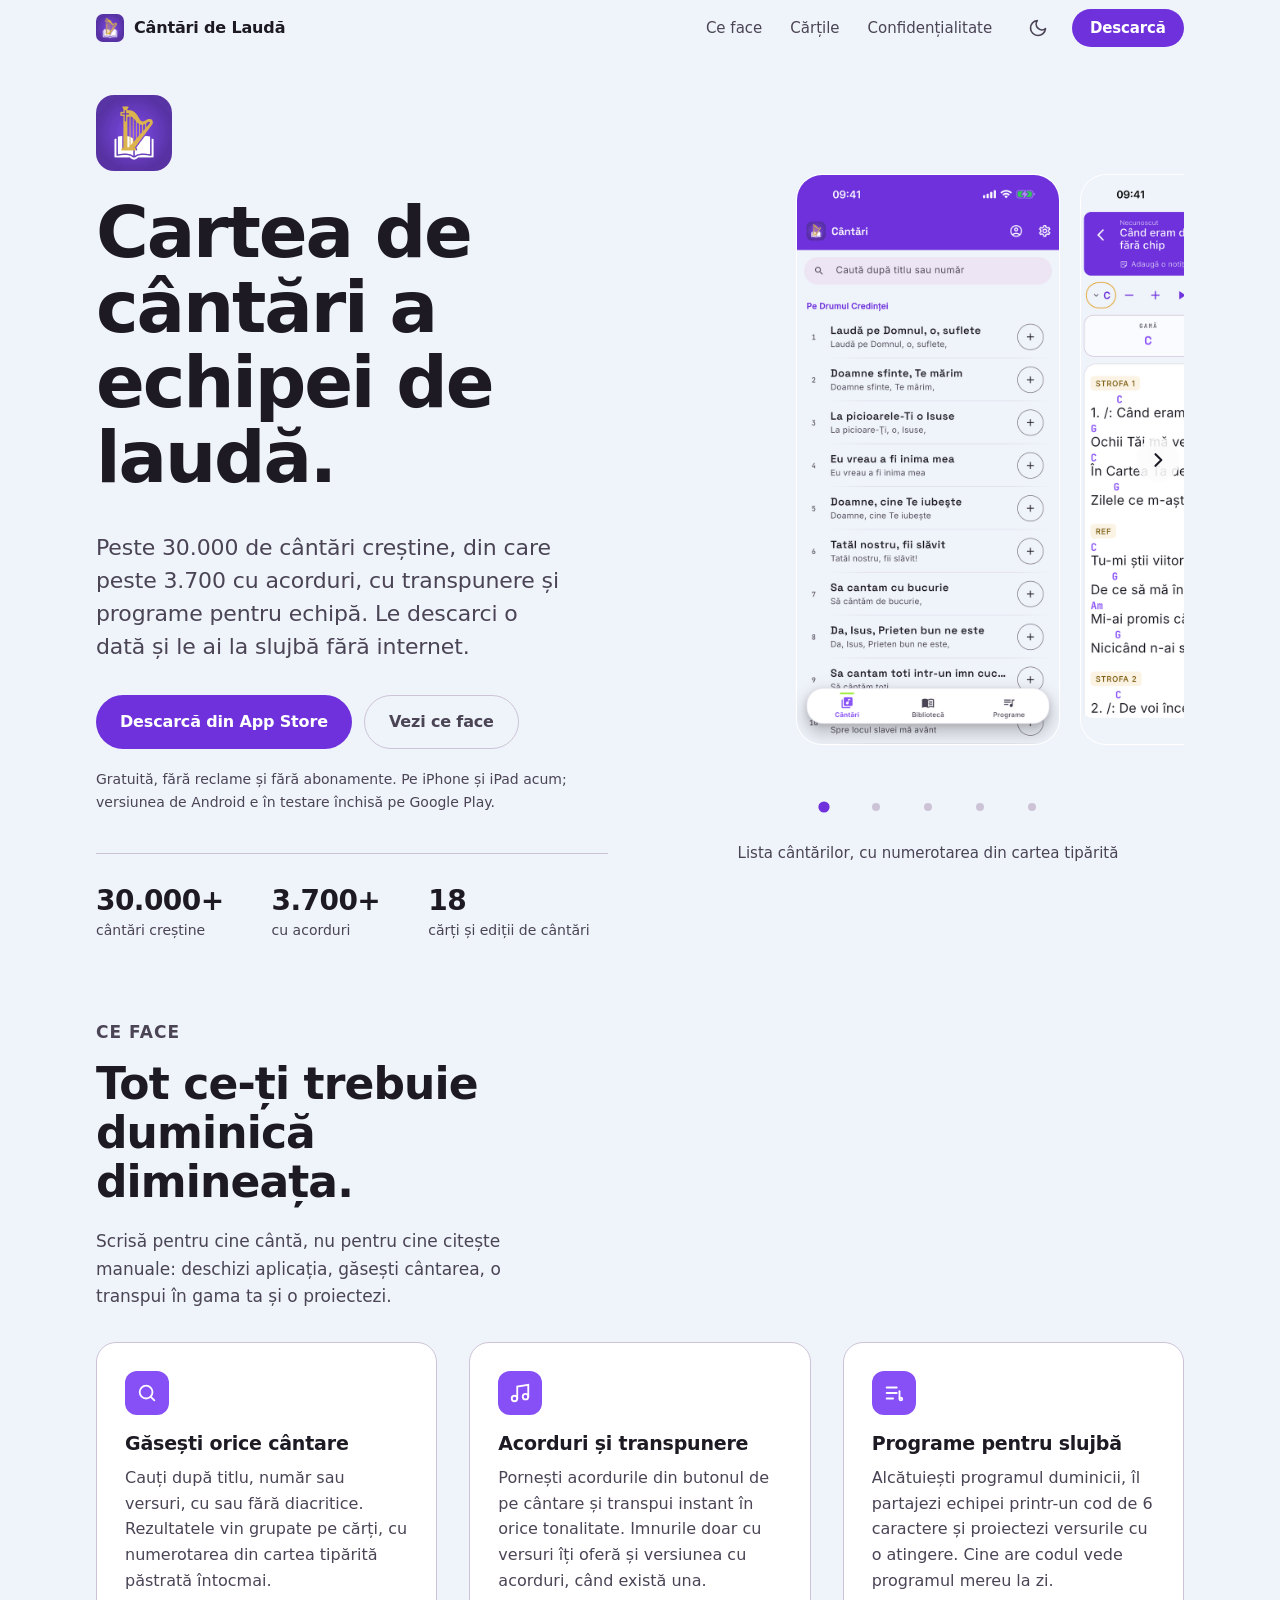
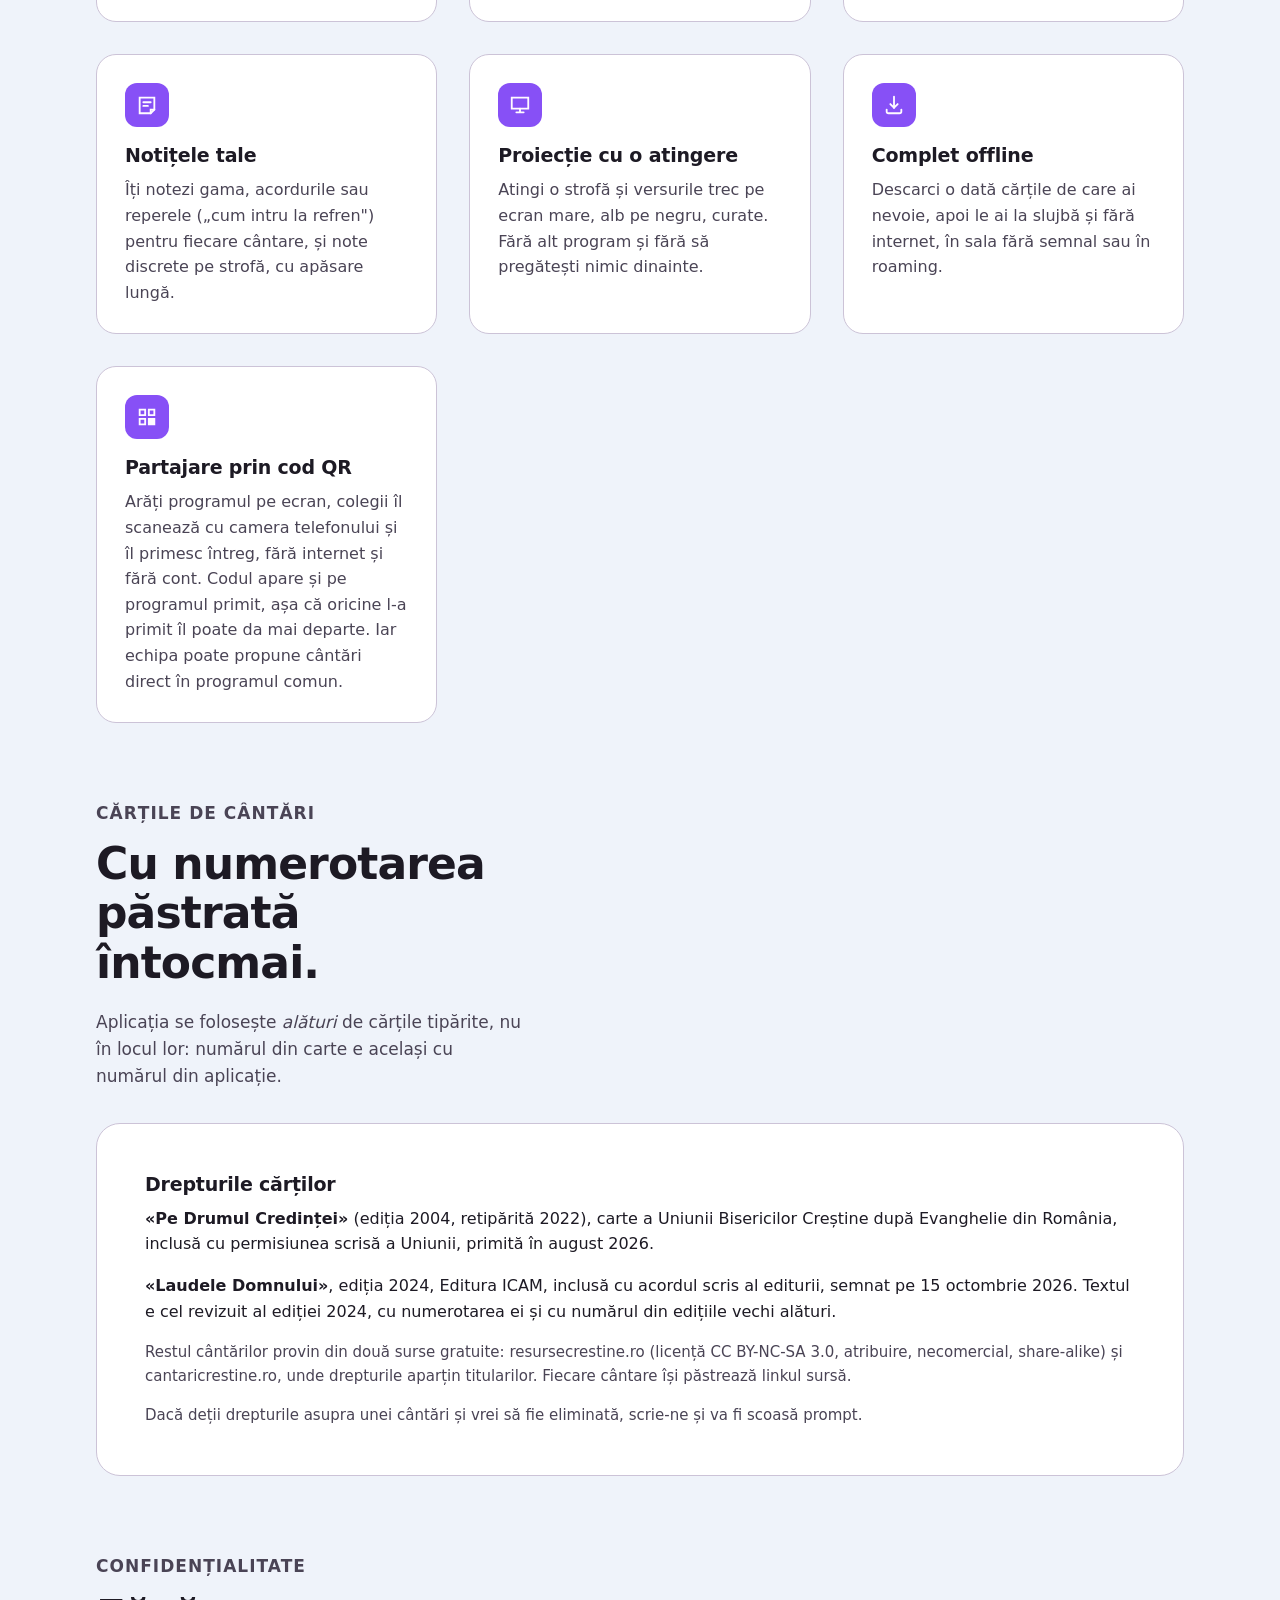
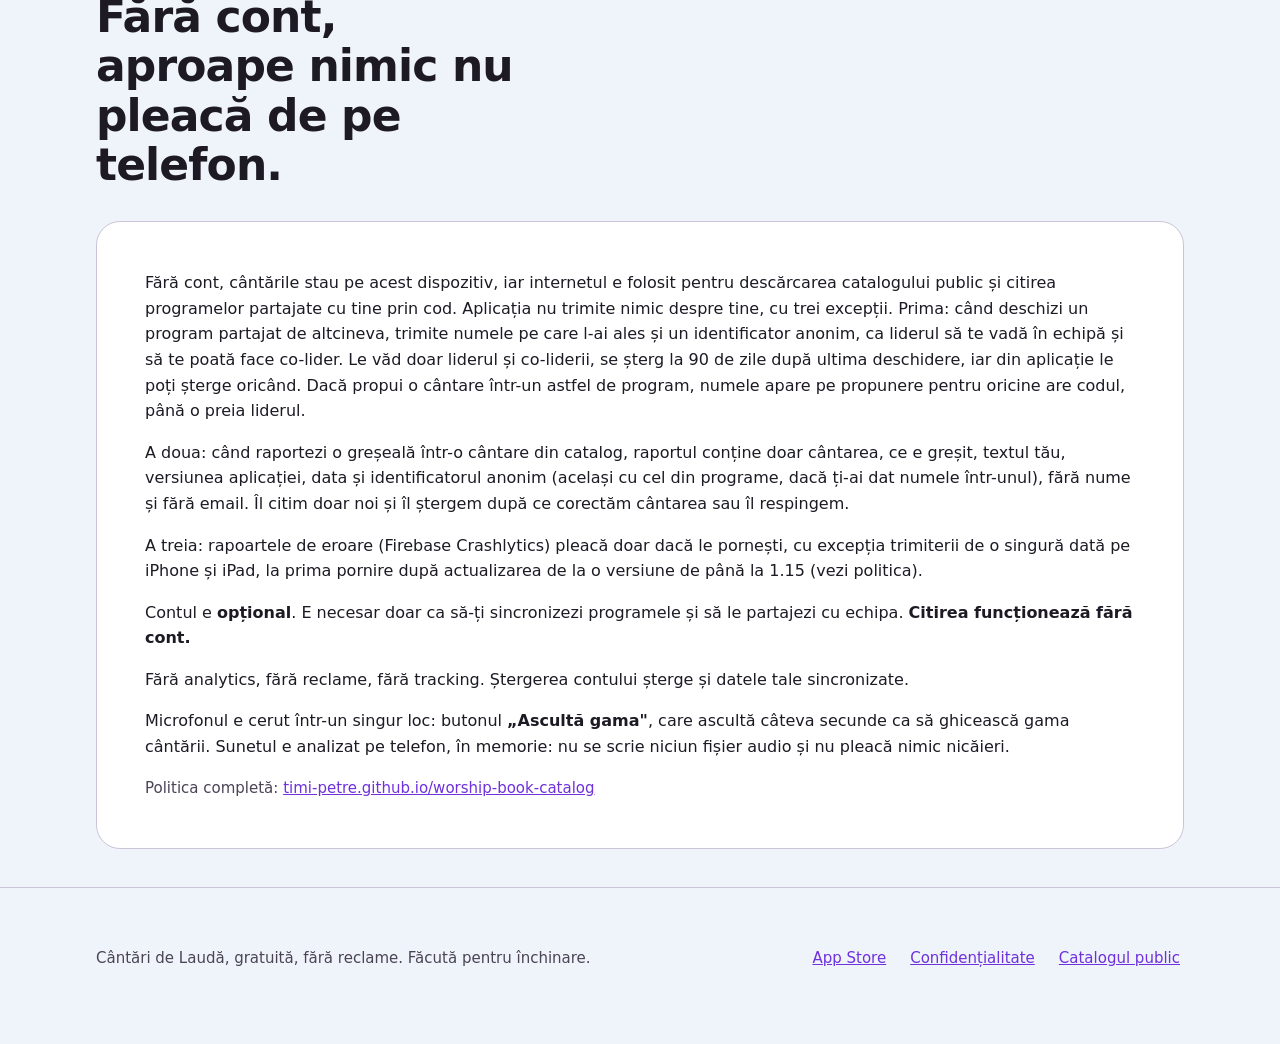
==== docs/app/index.html @ 45218839 "docs(app): oglinda site-ului, confidențialitatea numește rapoartele de eroare [skip ci]" ====
<!doctype html>
<html lang="ro">
<head>
<meta charset="utf-8">
<meta name="viewport" content="width=device-width, initial-scale=1">
<title>Cântări de Laudă, cartea de cântări a echipei de laudă, offline</title>
<meta name="description" content="Peste 30.000 de cântări creștine, din care peste 3.700 cu acorduri, cu transpunere și programe pentru echipa de laudă. Le descarci o dată și le ai la slujbă fără internet. Gratuită, fără reclame.">
<meta name="theme-color" content="#6e31dc" media="(prefers-color-scheme: light)">
<meta name="theme-color" content="#09090f" media="(prefers-color-scheme: dark)">
<link rel="icon" href="assets/icon.png">
<link rel="apple-touch-icon" href="assets/icon.png">
<link rel="stylesheet" href="assets/style.css?v=12">

<script>
/* Tema aleasă manual, pusă ÎNAINTE de prima pictură — un script amânat ar
   lăsa pagina să clipească în tema sistemului. Fără alegere, `light-dark()`
   din CSS urmează sistemul, deci aici nu se scrie nimic. */
try {
  var t = localStorage.getItem('tema');
  if (t === 'light' || t === 'dark') document.documentElement.dataset.theme = t;
} catch (e) {}
</script>

<!-- Adresa oficială e cea de pe Cloudflare; copia de pe GitHub Pages rămâne
     accesibilă, dar arată tot spre asta, ca să nu existe două pagini identice
     în ochii motoarelor de căutare. -->
<link rel="canonical" href="https://cantari.ontagonal.app/">

<meta property="og:type" content="website">
<meta property="og:title" content="Cântări de Laudă">
<meta property="og:description" content="Peste 30.000 de cântări creștine, din care peste 3.700 cu acorduri, cu transpunere și programe pentru echipa de laudă. Le descarci o dată și le ai la slujbă fără internet.">
<!-- Absolut, nu relativ: cei care generează previzualizarea la partajare nu
     rezolvă căi relative. -->
<meta property="og:image" content="https://cantari.ontagonal.app/assets/fundal.jpg">
<meta property="og:url" content="https://cantari.ontagonal.app/">
<meta property="og:locale" content="ro_RO">
<meta name="twitter:card" content="summary_large_image">
</head>
<body>

<header class="nav">
  <div class="wrap nav-row">
    <a class="nav-brand" href="#">
      <img src="assets/icon.png" alt="" width="28" height="28">
      Cântări de Laudă
    </a>
    <nav class="nav-links" aria-label="Secțiuni">
      <a href="#ce-face">Ce face</a>
      <a href="#carti">Cărțile</a>
      <a href="#confidentialitate">Confidențialitate</a>
    </nav>
    <button class="icon-btn" id="theme-toggle" type="button" data-icon="moon"
            aria-label="Schimbă tema: deschis sau închis">
      <svg class="i-moon" viewBox="0 0 24 24" fill="none" stroke="currentColor" stroke-width="2" stroke-linecap="round" stroke-linejoin="round" aria-hidden="true"><path d="M21 12.8A9 9 0 1 1 11.2 3a7 7 0 0 0 9.8 9.8z"/></svg>
      <svg class="i-sun" viewBox="0 0 24 24" fill="none" stroke="currentColor" stroke-width="2" stroke-linecap="round" aria-hidden="true"><circle cx="12" cy="12" r="4"/><path d="M12 2v2M12 20v2M2 12h2M20 12h2M4.9 4.9l1.4 1.4M17.7 17.7l1.4 1.4M19.1 4.9l-1.4 1.4M6.3 17.7l-1.4 1.4"/></svg>
    </button>
    <a class="btn btn-primary" href="https://apps.apple.com/ro/app/id6796594509">Descarcă</a>
  </div>
</header>

<main>

<section class="hero">
  <div class="wrap hero-grid">
    <div>
      <img class="hero-icon" src="assets/icon.png" alt="Iconița aplicației Cântări de Laudă" width="76" height="76">
      <h1>Cartea de cântări a echipei de laudă.</h1>
      <p class="lead">
        Peste 30.000 de cântări creștine, din care peste 3.700 cu acorduri,
        cu transpunere și programe pentru echipă. Le descarci o dată și le ai
        la slujbă fără internet.
      </p>

      <div class="hero-actions">
        <a class="btn btn-primary" href="https://apps.apple.com/ro/app/id6796594509">
          Descarcă din App Store
        </a>
        <a class="btn btn-quiet" href="#ce-face">Vezi ce face</a>
      </div>

      <p class="hero-note">
        Gratuită, fără reclame și fără abonamente. Pe iPhone și iPad acum;
        versiunea de Android e în testare închisă pe Google Play.
      </p>

      <div class="stats">
        <div class="stat"><b>30.000+</b><span>cântări creștine</span></div>
        <div class="stat"><b>3.700+</b><span>cu acorduri</span></div>
        <div class="stat"><b>18</b><span>cărți și ediții de cântări</span></div>
      </div>
    </div>

    <!-- Caruselul: se trage cu degetul, păstrează viteza la eliberare și
         rezistă la capete. Vezi assets/carousel.js. -->
    <div class="shots" data-carousel tabindex="0" role="group"
         aria-label="Capturi din aplicație, folosește săgețile stânga și dreapta">
      <!-- Cadrul care taie pista lată ȘI ancorează săgețile: legate de tot
           blocul, ele ar cădea sub jumătatea telefoanelor, fiindcă punctele
           și legenda de dedesubt trag centrul în jos. -->
      <div class="shots-viewport">
      <div class="shots-track">
        <figure class="shot" data-caption="Lista cântărilor, cu numerotarea din cartea tipărită">
          <img src="assets/01-lista-cantari.png" alt="Lista de cântări din Pe Drumul Credinței, numerotate ca în carte, cu bara de căutare deasupra" width="640" height="1390" loading="eager" draggable="false">
        </figure>
        <figure class="shot" data-caption="Bara de gamă: transpui în orice tonalitate, pe loc">
          <img src="assets/02-cantare-gama.png" alt="O cântare cu acordurile deasupra versurilor, cu bara de transpunere și cu gama și capodastrul afișate sus" width="640" height="1390" loading="lazy" draggable="false">
        </figure>
        <figure class="shot" data-caption="Căutarea iartă greșelile de tastare">
          <img src="assets/03-cautare.png" alt="Căutare după titlu cu două litere inversate, Doanme, și rezultatele asemănătoare, cântări cu Doamne în titlu" width="640" height="1390" loading="lazy" draggable="false">
        </figure>
        <figure class="shot" data-caption="Programul slujbei: cântări și momente, în ordine">
          <img src="assets/04-program.png" alt="Programul Duminică dimineață, cu cinci cântări și o citire din Psalmul 23" width="640" height="1390" loading="lazy" draggable="false">
        </figure>
        <figure class="shot" data-caption="Biblioteca: fiecare carte cu numărul ei de cântări">
          <img src="assets/05-biblioteca.png" alt="Biblioteca cu cărțile de cântări descărcate, fiecare cu numărul ei de cântări" width="640" height="1390" loading="lazy" draggable="false">
        </figure>
      </div>

      <button class="shots-arrow" data-side="prev" type="button"
              aria-label="Captura anterioară" aria-disabled="true">
        <svg viewBox="0 0 24 24" fill="none" stroke="currentColor" stroke-width="2.5" stroke-linecap="round" stroke-linejoin="round" aria-hidden="true"><path d="m15 5-7 7 7 7"/></svg>
      </button>
      <button class="shots-arrow" data-side="next" type="button"
              aria-label="Captura următoare">
        <svg viewBox="0 0 24 24" fill="none" stroke="currentColor" stroke-width="2.5" stroke-linecap="round" stroke-linejoin="round" aria-hidden="true"><path d="m9 5 7 7-7 7"/></svg>
      </button>
      </div>

      <div class="shots-dots" role="tablist" aria-label="Alege captura">
        <button class="dot" role="tab" aria-selected="true" aria-label="Captura 1"></button>
        <button class="dot" role="tab" aria-selected="false" aria-label="Captura 2"></button>
        <button class="dot" role="tab" aria-selected="false" aria-label="Captura 3"></button>
        <button class="dot" role="tab" aria-selected="false" aria-label="Captura 4"></button>
        <button class="dot" role="tab" aria-selected="false" aria-label="Captura 5"></button>
      </div>
      <p class="shot-caption" aria-live="polite"></p>
    </div>
  </div>
</section>

<section class="section" id="ce-face">
  <div class="wrap">
    <div class="section-head">
      <p class="eyebrow">Ce face</p>
      <h2>Tot ce-ți trebuie duminică dimineața.</h2>
      <p>
        Scrisă pentru cine cântă, nu pentru cine citește manuale: deschizi
        aplicația, găsești cântarea, o transpui în gama ta și o proiectezi.
      </p>
    </div>

    <div class="cards">
      <article class="card">
        <div class="card-icon" aria-hidden="true">
          <svg viewBox="0 0 24 24" fill="none" stroke="currentColor" stroke-width="2" stroke-linecap="round"><circle cx="11" cy="11" r="7"/><path d="m20 20-3.5-3.5"/></svg>
        </div>
        <h3>Găsești orice cântare</h3>
        <p>
          Cauți după titlu, număr sau versuri, cu sau fără diacritice.
          Rezultatele vin grupate pe cărți, cu numerotarea din cartea tipărită
          păstrată întocmai.
        </p>
      </article>

      <article class="card">
        <div class="card-icon" aria-hidden="true">
          <svg viewBox="0 0 24 24" fill="none" stroke="currentColor" stroke-width="2" stroke-linecap="round"><path d="M9 18V5l12-2v13"/><circle cx="6" cy="18" r="3"/><circle cx="18" cy="16" r="3"/></svg>
        </div>
        <h3>Acorduri și transpunere</h3>
        <p>
          Pornești acordurile din butonul de pe cântare și transpui instant în
          orice tonalitate. Imnurile doar cu versuri îți oferă și versiunea cu
          acorduri, când există una.
        </p>
      </article>

      <article class="card">
        <div class="card-icon" aria-hidden="true">
          <svg viewBox="0 0 24 24" fill="none" stroke="currentColor" stroke-width="2" stroke-linecap="round"><path d="M4 6h11M4 12h11M4 18h7"/><path d="M18 10v8"/><circle cx="19.5" cy="18.5" r="1.5"/></svg>
        </div>
        <h3>Programe pentru slujbă</h3>
        <p>
          Alcătuiești programul duminicii, îl partajezi echipei printr-un cod
          de 6 caractere și proiectezi versurile cu o atingere. Cine are codul
          vede programul mereu la zi.
        </p>
      </article>

      <article class="card">
        <div class="card-icon" aria-hidden="true">
          <svg viewBox="0 0 24 24" fill="none" stroke="currentColor" stroke-width="2" stroke-linecap="round"><path d="M4 4h16v13l-4 4H4z"/><path d="M20 17h-4v4"/><path d="M8 9h8M8 13h5"/></svg>
        </div>
        <h3>Notițele tale</h3>
        <p>
          Îți notezi gama, acordurile sau reperele („cum intru la refren")
          pentru fiecare cântare, și note discrete pe strofă, cu apăsare
          lungă.
        </p>
      </article>

      <article class="card">
        <div class="card-icon" aria-hidden="true">
          <svg viewBox="0 0 24 24" fill="none" stroke="currentColor" stroke-width="2" stroke-linecap="round"><path d="M3 4h18v12H3z"/><path d="M12 16v4M8 20h8"/></svg>
        </div>
        <h3>Proiecție cu o atingere</h3>
        <p>
          Atingi o strofă și versurile trec pe ecran mare, alb pe negru,
          curate. Fără alt program și fără să pregătești nimic dinainte.
        </p>
      </article>

      <article class="card">
        <div class="card-icon" aria-hidden="true">
          <svg viewBox="0 0 24 24" fill="none" stroke="currentColor" stroke-width="2" stroke-linecap="round"><path d="M12 3v12"/><path d="m8 11 4 4 4-4"/><path d="M4 17v2a2 2 0 0 0 2 2h12a2 2 0 0 0 2-2v-2"/></svg>
        </div>
        <h3>Complet offline</h3>
        <p>
          Descarci o dată cărțile de care ai nevoie, apoi le ai la slujbă și
          fără internet, în sala fără semnal sau în roaming.
        </p>
      </article>

      <article class="card">
        <div class="card-icon" aria-hidden="true">
          <svg viewBox="0 0 24 24" fill="none" stroke="currentColor" stroke-width="2" stroke-linecap="round"><path d="M4 4h6v6H4zM14 4h6v6h-6zM4 14h6v6H4z"/><path d="M14 14h2v2h-2zM18 14h2v2h-2zM14 18h2v2h-2zM18 18h2v2h-2z"/></svg>
        </div>
        <h3>Partajare prin cod QR</h3>
        <p>
          Arăți programul pe ecran, colegii îl scanează cu camera telefonului
          și îl primesc întreg, fără internet și fără cont. Codul apare și pe
          programul primit, așa că oricine l-a primit îl poate da mai departe.
          Iar echipa poate propune cântări direct în programul comun.
        </p>
      </article>
    </div>
  </div>
</section>

<section class="section" id="carti">
  <div class="wrap">
    <div class="section-head">
      <p class="eyebrow">Cărțile de cântări</p>
      <h2>Cu numerotarea păstrată întocmai.</h2>
      <p>
        Aplicația se folosește <em>alături</em> de cărțile tipărite, nu în
        locul lor: numărul din carte e același cu numărul din aplicație.
      </p>
    </div>

    <div class="panel">
      <h3>Drepturile cărților</h3>
      <p>
        <strong>«Pe Drumul Credinței»</strong> (ediția 2004, retipărită 2022),
        carte a Uniunii Bisericilor Creștine după Evanghelie din România,
        inclusă cu permisiunea scrisă a Uniunii, primită în august 2026.
      </p>
      <p>
        <strong>«Laudele Domnului»</strong>, ediția 2024, Editura ICAM,
        inclusă cu acordul scris al editurii, semnat pe 15 octombrie 2026.
        Textul e cel revizuit al ediției 2024, cu numerotarea ei și cu numărul
        din edițiile vechi alături.
      </p>
      <p class="muted">
        Restul cântărilor provin din două surse gratuite: resursecrestine.ro
        (licență CC BY-NC-SA 3.0, atribuire, necomercial, share-alike) și
        cantaricrestine.ro, unde drepturile aparțin titularilor. Fiecare
        cântare își păstrează linkul sursă.
      </p>
      <p class="muted">
        Dacă deții drepturile asupra unei cântări și vrei să fie eliminată,
        scrie-ne și va fi scoasă prompt.
      </p>
    </div>
  </div>
</section>

<section class="section" id="confidentialitate">
  <div class="wrap">
    <div class="section-head">
      <p class="eyebrow">Confidențialitate</p>
      <h2>Fără cont, aproape nimic nu pleacă de pe telefon.</h2>
    </div>

    <div class="panel">
      <p>
        Fără cont, cântările stau pe acest dispozitiv, iar internetul e folosit
        pentru descărcarea catalogului public și citirea programelor partajate
        cu tine prin cod.
        Aplicația nu trimite nimic despre tine, cu trei excepții. Prima: când
        deschizi un program partajat de altcineva, trimite numele pe care
        l-ai ales și un identificator anonim, ca liderul să te vadă în echipă și să te poată
        face co-lider. Le văd doar liderul și co-liderii, se șterg la 90 de
        zile după ultima deschidere, iar din aplicație le poți șterge oricând.
        Dacă propui o cântare într-un astfel de program, numele apare pe
        propunere pentru oricine are codul, până o preia liderul.
      </p>
      <p>
        A doua: când raportezi o greșeală într-o cântare din catalog, raportul
        conține doar cântarea, ce e greșit, textul tău, versiunea aplicației,
        data și identificatorul anonim (același cu cel din programe, dacă ți-ai dat numele într-unul), fără nume și fără email. Îl citim doar noi și îl
        ștergem după ce corectăm cântarea sau îl respingem.
      </p>
      <p>
        A treia: rapoartele de eroare (Firebase Crashlytics) pleacă doar dacă
        le pornești, cu excepția trimiterii de o singură dată pe iPhone și
        iPad, la prima pornire după actualizarea de la o versiune de până la
        1.15 (vezi politica).
      </p>
      <p>
        Contul e <strong>opțional</strong>. E necesar doar ca să-ți
        sincronizezi programele și să le partajezi cu echipa. <strong>Citirea funcționează fără cont.</strong>
      </p>
      <p>
        Fără analytics, fără reclame, fără tracking. Ștergerea contului șterge
        și datele tale sincronizate.
      </p>
      <p>
        Microfonul e cerut într-un singur loc: butonul <strong>„Ascultă
        gama"</strong>, care ascultă câteva secunde ca să ghicească gama
        cântării. Sunetul e analizat pe telefon, în memorie: nu se scrie niciun
        fișier audio și nu pleacă nimic nicăieri.
      </p>
      <p class="muted">
        Politica completă:
        <a href="https://timi-petre.github.io/worship-book-catalog/">timi-petre.github.io/worship-book-catalog</a>
      </p>
    </div>
  </div>
</section>

</main>

<footer class="footer">
  <div class="wrap footer-row">
    <span>Cântări de Laudă, gratuită, fără reclame. Făcută pentru închinare.</span>
    <nav aria-label="Legături utile">
      <a href="https://apps.apple.com/ro/app/id6796594509">App Store</a>
      <a href="https://timi-petre.github.io/worship-book-catalog/">Confidențialitate</a>
      <a href="https://github.com/timi-petre/worship-book-catalog">Catalogul public</a>
    </nav>
  </div>
</footer>

<script src="assets/carousel.js?v=12" defer></script>
</body>
</html>
---- docs/app/assets/style.css ----
/* Cântări de Laudă — pagina de prezentare.
   Paleta e cea reală din lib/theme.dart (aspectul violet, ADR 0022: seed
   #8750F6, schema fidelity pe luminos, schema din machetă pe întunecat), ca
   site-ul să arate ca aplicația, nu ca o interpretare a ei. */

:root {
  /* O singură declarație per culoare, pentru amândouă temele: `light-dark()`
     citește `color-scheme`, deci comutatorul din bară schimbă o singură
     proprietate, iar fără JavaScript pagina urmează tema sistemului. */
  color-scheme: light dark;

  --brand-seed: #8750f6;

  --primary: light-dark(#6e31dc, #8750f6);
  --on-primary: #ffffff;
  --primary-container: #8750f6;
  --on-primary-container: light-dark(#fffbff, #ffffff);
  /* Textul de accent (linkuri, eticheta de deasupra titlurilor): pe întunecat
     violetHi, nu primary, care are doar 4,26 pe fundal (AppTheme.accentText,
     ADR 0011, decizia 4). */
  --accent-text: light-dark(#6e31dc, #b29bff);
  --background: light-dark(#eff3fa, #09090f);
  --surface: light-dark(#ffffff, #15151c);
  --on-surface: light-dark(#1d1a24, #fafafa);
  --on-surface-variant: light-dark(#4a4455, #9696a8);
  --outline-variant: light-dark(#ccc3d7, rgba(255, 255, 255, 0.09));

  /* Materialul translucid al barei: se schimbă cu tema, nu e o culoare fixă. */
  --chrome: light-dark(rgba(255, 255, 255, 0.72), rgba(21, 21, 28, 0.72));
  --chrome-edge: light-dark(rgba(255, 255, 255, 0.55), rgba(255, 255, 255, 0.12));
  /* Umbrele au două straturi, iar virgula dintre ele ar fi citită drept
     separatorul de argumente al lui `light-dark()` — de aceea fiecare strat
     își are variabila lui, și abia apoi se lipesc. */
  --shadow-sm-1: light-dark(0 1px 2px rgba(16, 24, 40, 0.06), 0 1px 2px rgba(0, 0, 0, 0.4));
  --shadow-sm-2: light-dark(0 4px 12px rgba(16, 24, 40, 0.06), 0 4px 12px rgba(0, 0, 0, 0.3));
  --shadow-lg-1: light-dark(0 12px 32px rgba(16, 24, 40, 0.14), 0 12px 32px rgba(0, 0, 0, 0.5));
  --shadow-lg-2: light-dark(0 2px 8px rgba(16, 24, 40, 0.08), 0 2px 8px rgba(0, 0, 0, 0.4));
  --shadow-sm: var(--shadow-sm-1), var(--shadow-sm-2);
  --shadow-lg: var(--shadow-lg-1), var(--shadow-lg-2);

  /* Spațierea urcă în rem, nu în px: dacă utilizatorul mărește textul,
     layout-ul crește cu el (Dynamic Type, §15 din ghid). */
  --gap: clamp(1rem, 3vw, 2rem);
  --section-y: clamp(1.5rem, 3vw, 3rem);
}

/* Alegerea manuală: o singură proprietate răstoarnă toată paleta. */
:root[data-theme="light"] { color-scheme: light; }
:root[data-theme="dark"] { color-scheme: dark; }

*, *::before, *::after { box-sizing: border-box; }

html { scroll-behavior: smooth; }
@media (prefers-reduced-motion: reduce) { html { scroll-behavior: auto; } }

body {
  margin: 0;
  /* Fontul de sistem: aduce deja optical sizing și tabele de tracking, și e
     exact fontul pe care îl folosește aplicația (SF Pro / Roboto). */
  font-family: system-ui, -apple-system, "Segoe UI", Roboto, sans-serif;
  font-size: 100%;
  line-height: 1.6;
  color: var(--on-surface);
  background: var(--background);
  -webkit-font-smoothing: antialiased;
  overflow-x: hidden;
}

/* ── Tipografie ────────────────────────────────────────────────────────────
   Tracking-ul e specific mărimii: negativ pe text mare (literele par prea
   depărtate cum cresc), ~0 pe corp. O singură valoare pentru tot ar fi
   greșită undeva. Leading-ul merge invers cu mărimea. */

h1, h2, h3 { margin: 0 0 0.5em; font-weight: 700; }

h1 {
  font-size: clamp(2.5rem, 7vw, 4.5rem);
  line-height: 1.04;
  letter-spacing: -0.03em;
}

h2 {
  font-size: clamp(1.75rem, 4vw, 2.75rem);
  line-height: 1.12;
  letter-spacing: -0.02em;
}

h3 {
  font-size: 1.1875rem;
  line-height: 1.3;
  letter-spacing: -0.01em;
}

p { margin: 0 0 1em; letter-spacing: 0; }

.lead {
  font-size: clamp(1.125rem, 2.2vw, 1.375rem);
  line-height: 1.5;
  letter-spacing: -0.005em;
  color: var(--on-surface-variant);
  max-width: 34ch;
}

.eyebrow {
  font-size: 0.8125rem;
  font-weight: 600;
  /* Text mic: tracking ușor POZITIV, pentru lizibilitate. */
  letter-spacing: 0.06em;
  text-transform: uppercase;
  color: var(--accent-text);
  margin: 0 0 0.75rem;
}

.wrap { width: min(100% - 2.5rem, 68rem); margin-inline: auto; }

/* ── Bara de sus: material translucid, conținutul curge pe sub ─────────────
   Nu o bandă opacă care consumă o fâșie din ecran (§12). */

/* Sus, bara e invizibilă: aceeași culoare ca pagina, fără sticlă și fără
   linie. Un material translucid are rost doar când trece ceva pe sub el —
   la începutul paginii n-are ce separa, iar o bandă albă peste un fundal
   colorat citește ca o cusătură. Materialul se materializează la scroll,
   odată cu conținutul care intră sub bară. */
.nav {
  position: sticky;
  top: 0;
  z-index: 50;
  background: transparent;
  border-bottom: 1px solid transparent;
  transition:
    background-color 260ms ease,
    backdrop-filter 260ms ease,
    -webkit-backdrop-filter 260ms ease,
    border-color 200ms ease,
    box-shadow 200ms ease;
}

.nav[data-scrolled="true"] {
  background: var(--chrome);
  backdrop-filter: blur(20px) saturate(180%);
  -webkit-backdrop-filter: blur(20px) saturate(180%);
  border-bottom-color: var(--outline-variant);
  box-shadow: 0 1px 12px rgba(16, 24, 40, 0.06);
}

.nav-row {
  display: flex;
  align-items: center;
  gap: 0.75rem;
  min-height: 3.5rem;
}

.nav-brand {
  display: flex;
  align-items: center;
  gap: 0.625rem;
  font-weight: 650;
  letter-spacing: -0.01em;
  color: var(--on-surface);
  text-decoration: none;
  margin-inline-end: auto;
}

.nav-brand img { width: 28px; height: 28px; border-radius: 7px; }

.nav-links { display: flex; gap: 0.25rem; }

.nav-links a {
  color: var(--on-surface-variant);
  text-decoration: none;
  font-size: 0.9375rem;
  padding: 0.5rem 0.75rem;
  border-radius: 999px;
  /* Ținta de atingere rămâne ≥44px chiar dacă textul e mic. */
  min-height: 44px;
  display: inline-flex;
  align-items: center;
  transition: background-color 150ms ease, color 150ms ease;
}

.nav-links a:hover { background: var(--primary-container); color: var(--on-primary-container); }

@media (max-width: 34rem) { .nav-links { display: none; } }

/* Pe ecrane înguste, bara are trei lucruri de dus: numele, tema și butonul.
   Strâng spațiile în loc să las numele să se rupă pe două rânduri — un rând
   rupt îngroașă bara pentru toată pagina. */
@media (max-width: 26rem) {
  .nav-row { gap: 0.25rem; }
  .nav-brand { font-size: 0.9375rem; gap: 0.5rem; }
  .nav .btn { padding-inline: 0.875rem; }
}

/* Butonul din bară e mai compact decât cele din pagină — bara e cronică, nu
   un îndemn. Pastila scade la ~38px, dar ținta de atingere rămâne 44px,
   întinsă invizibil peste ea: text mic nu are voie să însemne țintă mică.
   Înălțimea mai mică nu mișcă textul, fiindcă rândul e centrat pe axă. */
.nav .btn {
  min-height: 0;
  padding: 0.4375rem 1.125rem;
  font-size: 0.9375rem;
  position: relative;
}

.nav .btn::after {
  content: "";
  position: absolute;
  left: 0;
  right: 0;
  top: 50%;
  height: 44px;
  transform: translateY(-50%);
}

/* Comutatorul de temă: doar iconiță, dar cu aceeași țintă de 44px ca restul.
   Rămâne discret — e o preferință, nu un îndemn. */
.icon-btn {
  width: 44px;
  height: 44px;
  display: inline-grid;
  place-items: center;
  border: 0;
  border-radius: 999px;
  background: transparent;
  color: var(--on-surface-variant);
  cursor: pointer;
  padding: 0;
  transition: background-color 150ms ease, color 150ms ease, transform 100ms ease-out;
}

.icon-btn:hover { background: var(--primary-container); color: var(--on-primary-container); }
.icon-btn:active { transform: scale(0.92); }
.icon-btn svg { width: 20px; height: 20px; }

/* Iconița arată UNDE duce apăsarea, nu unde ești: pe temă deschisă vezi luna. */
.icon-btn .i-moon, .icon-btn .i-sun { display: none; }
.icon-btn[data-icon="moon"] .i-moon { display: block; }
.icon-btn[data-icon="sun"] .i-sun { display: block; }

/* ── Butoane: feedback pe APĂSARE, nu pe eliberare (§1) ────────────────── */

.btn {
  display: inline-flex;
  align-items: center;
  justify-content: center;
  gap: 0.5rem;
  min-height: 44px;
  padding: 0.8125rem 1.5rem;
  border-radius: 999px;
  border: 0;
  font: inherit;
  font-weight: 600;
  font-size: 1rem;
  letter-spacing: -0.01em;
  text-decoration: none;
  cursor: pointer;
  /* Doar transform/opacity — proprietăți compuse pe GPU, fără layout. */
  transition: transform 100ms ease-out, box-shadow 150ms ease, background-color 150ms ease;
  will-change: transform;
}

.btn:active { transform: scale(0.97); }

.btn-primary { background: var(--primary); color: var(--on-primary); box-shadow: var(--shadow-sm); }
.btn-primary:hover { box-shadow: var(--shadow-lg); }

.btn-quiet {
  background: transparent;
  color: var(--on-surface-variant);
  border: 1px solid var(--outline-variant);
}
.btn-quiet:hover { border-color: var(--primary); color: var(--accent-text); }

:focus-visible { outline: 3px solid var(--primary); outline-offset: 3px; border-radius: 4px; }

/* ── Hero ─────────────────────────────────────────────────────────────── */

.hero { padding: clamp(1.5rem, 3vw, 3rem) 0 var(--section-y); position: relative; }

.hero-grid {
  display: grid;
  gap: clamp(2rem, 5vw, 4rem);
  align-items: center;
  grid-template-columns: 1fr;
}

@media (min-width: 56rem) { .hero-grid { grid-template-columns: 1fr 1fr; } }

/* Un `1fr` de grid înseamnă minmax(auto, 1fr): pista caruselului, lată de
   ~1400px, ar dicta lățimea coloanei și ar strivi textul de lângă ea.
   `min-width: 0` rupe legătura dintre conținutul lat și dimensiunea coloanei. */
.hero-grid > * { min-width: 0; }

.hero-icon {
  width: 76px; height: 76px;
  border-radius: 18px;
  box-shadow: var(--shadow-lg);
  margin-bottom: 1.5rem;
  display: block;
}

.hero-actions { display: flex; flex-wrap: wrap; gap: 0.75rem; margin-top: 2rem; }

.hero-note {
  margin-top: 1.25rem;
  font-size: 0.875rem;
  color: var(--on-surface-variant);
}

.stats {
  display: flex;
  flex-wrap: wrap;
  gap: clamp(1.5rem, 4vw, 3rem);
  margin-top: 2.5rem;
  padding-top: 2rem;
  border-top: 1px solid var(--outline-variant);
}

.stat b {
  display: block;
  font-size: 1.75rem;
  line-height: 1.1;
  letter-spacing: -0.02em;
}

.stat span { font-size: 0.875rem; color: var(--on-surface-variant); }

/* ── Caruselul de capturi ─────────────────────────────────────────────────
   Aici trăiește partea fizică: degetul trage 1:1, la eliberare mișcarea
   continuă cu viteza degetului, iar la capete rezistă în loc să se oprească
   sec. Vezi assets/carousel.js. */

.shots {
  position: relative;
  user-select: none;
  -webkit-user-select: none;
}

.shots-viewport {
  position: relative;
  /* Pista e mai lată decât cadrul: capturile vecine se văd intrând, iar
     restul e tăiat aici — altfel ar lărgi pagina pe orizontală. */
  overflow: hidden;
  padding-block: 1rem;
  /* Degetul poate derula pagina pe verticală; orizontala e a noastră. */
  touch-action: pan-y;
}

.shots-track {
  display: flex;
  gap: clamp(0.75rem, 2vw, 1.25rem);
  will-change: transform;
  cursor: grab;
}

.shots-track:active { cursor: grabbing; }

.shot {
  flex: 0 0 auto;
  /* <figure> vine cu `margin: 1em 40px` de la browser: fără resetare, fiecare
     captură ar sta cu 80px mai departe decât spune `gap`, iar vecinele n-ar
     mai intra în cadru. */
  margin: 0;
  width: clamp(200px, 58vw, 264px);
  border-radius: 26px;
  overflow: hidden;
  box-shadow: var(--shadow-lg);
  background: var(--surface);
  /* Marginea luminoasă de sus = lumina care prinde materialul. */
  border: 1px solid var(--chrome-edge);
  transform-origin: center;
}

.shot img { width: 100%; height: auto; display: block; }

/* Săgețile: pastile de sticlă peste marginile cadrului. Cea din stânga
   lipsește la prima captură, cea din dreapta la ultima — o săgeată care nu
   duce nicăieri e o promisiune falsă. Dispar prin opacitate, nu prin
   `display`, ca să nu salte layout-ul. */
.shots-arrow {
  position: absolute;
  top: 50%;
  transform: translateY(-50%);
  z-index: 2;
  width: 44px;
  height: 44px;
  display: grid;
  place-items: center;
  border-radius: 999px;
  border: 1px solid var(--chrome-edge);
  background: var(--chrome);
  backdrop-filter: blur(16px) saturate(180%);
  -webkit-backdrop-filter: blur(16px) saturate(180%);
  box-shadow: var(--shadow-sm);
  color: var(--on-surface);
  cursor: pointer;
  padding: 0;
  transition: opacity 200ms ease, transform 100ms ease-out, background-color 150ms ease;
}

.shots-arrow svg { width: 20px; height: 20px; }
.shots-arrow:active { transform: translateY(-50%) scale(0.92); }
.shots-arrow[data-side="prev"] { left: 0.25rem; }
.shots-arrow[data-side="next"] { right: 0.25rem; }

.shots-arrow[aria-disabled="true"] {
  opacity: 0;
  pointer-events: none;
}

@media (prefers-reduced-transparency: reduce) {
  .shots-arrow { background: var(--surface); backdrop-filter: none; -webkit-backdrop-filter: none; }
}

.shots-dots {
  display: flex;
  justify-content: center;
  gap: 0.5rem;
  margin-top: 1.5rem;
}

.dot {
  width: 44px; height: 44px;
  display: grid;
  place-items: center;
  background: none;
  border: 0;
  padding: 0;
  cursor: pointer;
}

.dot::after {
  content: "";
  width: 8px; height: 8px;
  border-radius: 999px;
  background: var(--outline-variant);
  transition: transform 200ms ease, background-color 200ms ease;
}

.dot[aria-selected="true"]::after { background: var(--primary); transform: scale(1.4); }

.shot-caption {
  text-align: center;
  margin-top: 0.75rem;
  font-size: 0.9375rem;
  color: var(--on-surface-variant);
  min-height: 1.5em;
}

/* ── Secțiuni ─────────────────────────────────────────────────────────── */

.section { padding: var(--section-y) 0; }

.section-head { max-width: 42ch; margin-bottom: clamp(1.25rem, 2.5vw, 2rem); }
.section-head p { color: var(--on-surface-variant); font-size: 1.0625rem; }

.cards {
  display: grid;
  gap: var(--gap);
  grid-template-columns: repeat(auto-fit, minmax(min(100%, 17rem), 1fr));
}

.card {
  background: var(--surface);
  border: 1px solid var(--outline-variant);
  border-radius: 20px;
  padding: 1.75rem;
  box-shadow: var(--shadow-sm);
  transition: transform 200ms ease, box-shadow 200ms ease;
}

.card:hover { transform: translateY(-2px); box-shadow: var(--shadow-lg); }

.card p { color: var(--on-surface-variant); margin-bottom: 0; }

.card-icon {
  width: 44px; height: 44px;
  display: grid;
  place-items: center;
  border-radius: 12px;
  background: var(--primary-container);
  color: var(--on-primary-container);
  margin-bottom: 1rem;
}

.card-icon svg { width: 22px; height: 22px; }

.panel {
  background: var(--surface);
  border: 1px solid var(--outline-variant);
  border-radius: 24px;
  padding: clamp(1.75rem, 4vw, 3rem);
}

.panel h3 { margin-top: 0; }
.panel p:last-child { margin-bottom: 0; }
.panel + .panel { margin-top: var(--gap); }

.muted { color: var(--on-surface-variant); font-size: 0.9375rem; }

.book-list { list-style: none; padding: 0; margin: 0 0 1rem; }
.book-list li { padding: 0.5rem 0; border-bottom: 1px solid var(--outline-variant); }
.book-list li:last-child { border-bottom: 0; }

a { color: var(--accent-text); }

/* ── Subsol ───────────────────────────────────────────────────────────── */

.footer {
  padding: 3rem 0 4rem;
  border-top: 1px solid var(--outline-variant);
  font-size: 0.9375rem;
  color: var(--on-surface-variant);
}

.footer-row { display: flex; flex-wrap: wrap; gap: 1rem 2rem; align-items: center; }
.footer-row nav { display: flex; flex-wrap: wrap; gap: 0.25rem 1rem; margin-inline-start: auto; }

/* Linkurile de subsol arată ca text, dar rămân ținte de atingere întregi:
   textul mic nu are voie să însemne o țintă mică. */
.footer-row nav a {
  display: inline-flex;
  align-items: center;
  min-height: 44px;
  padding-inline: 0.25rem;
}

/* ── Preferințe de accesibilitate ─────────────────────────────────────────
   Mișcare redusă nu înseamnă fără feedback, ci un echivalent blând. */

@media (prefers-reduced-motion: reduce) {
  *, *::before, *::after {
    animation-duration: 0.01ms !important;
    animation-iteration-count: 1 !important;
    transition-duration: 0.01ms !important;
  }
  .card:hover { transform: none; }
  /* Caruselul devine o listă derulabilă normal — fără fizică, dar întreg. */
  .shots-track { overflow-x: auto; scroll-snap-type: x mandatory; }
  .shot { scroll-snap-align: center; }
}

/* Fără translucență: bara rămâne invizibilă sus, dar devine OPACĂ la scroll,
   nu doar mai puțin transparentă. */
@media (prefers-reduced-transparency: reduce) {
  .nav[data-scrolled="true"] {
    background: var(--surface);
    backdrop-filter: none;
    -webkit-backdrop-filter: none;
  }
}

@media (prefers-contrast: more) {
  :root { --outline-variant: var(--on-surface); }
  .nav[data-scrolled="true"] {
    background: var(--surface);
    backdrop-filter: none;
    -webkit-backdrop-filter: none;
  }
  .card, .panel { border-width: 2px; }
}
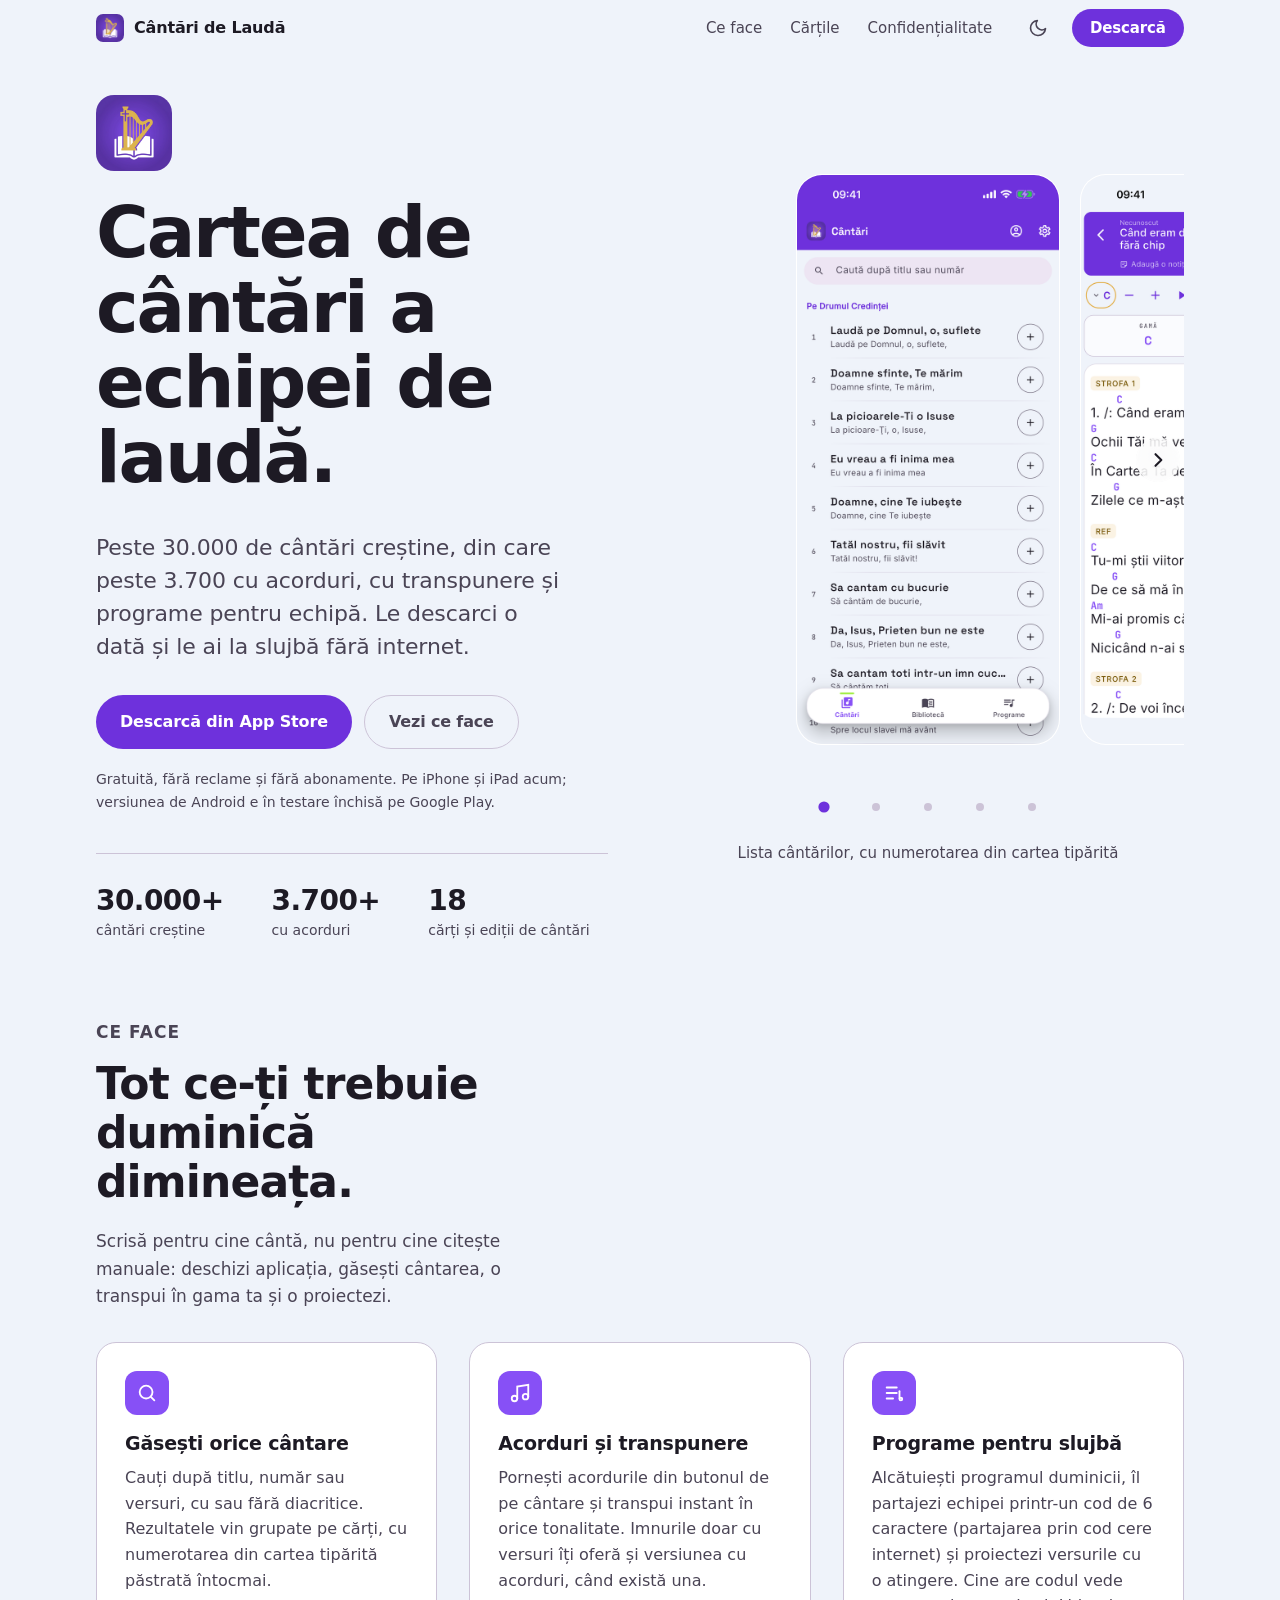
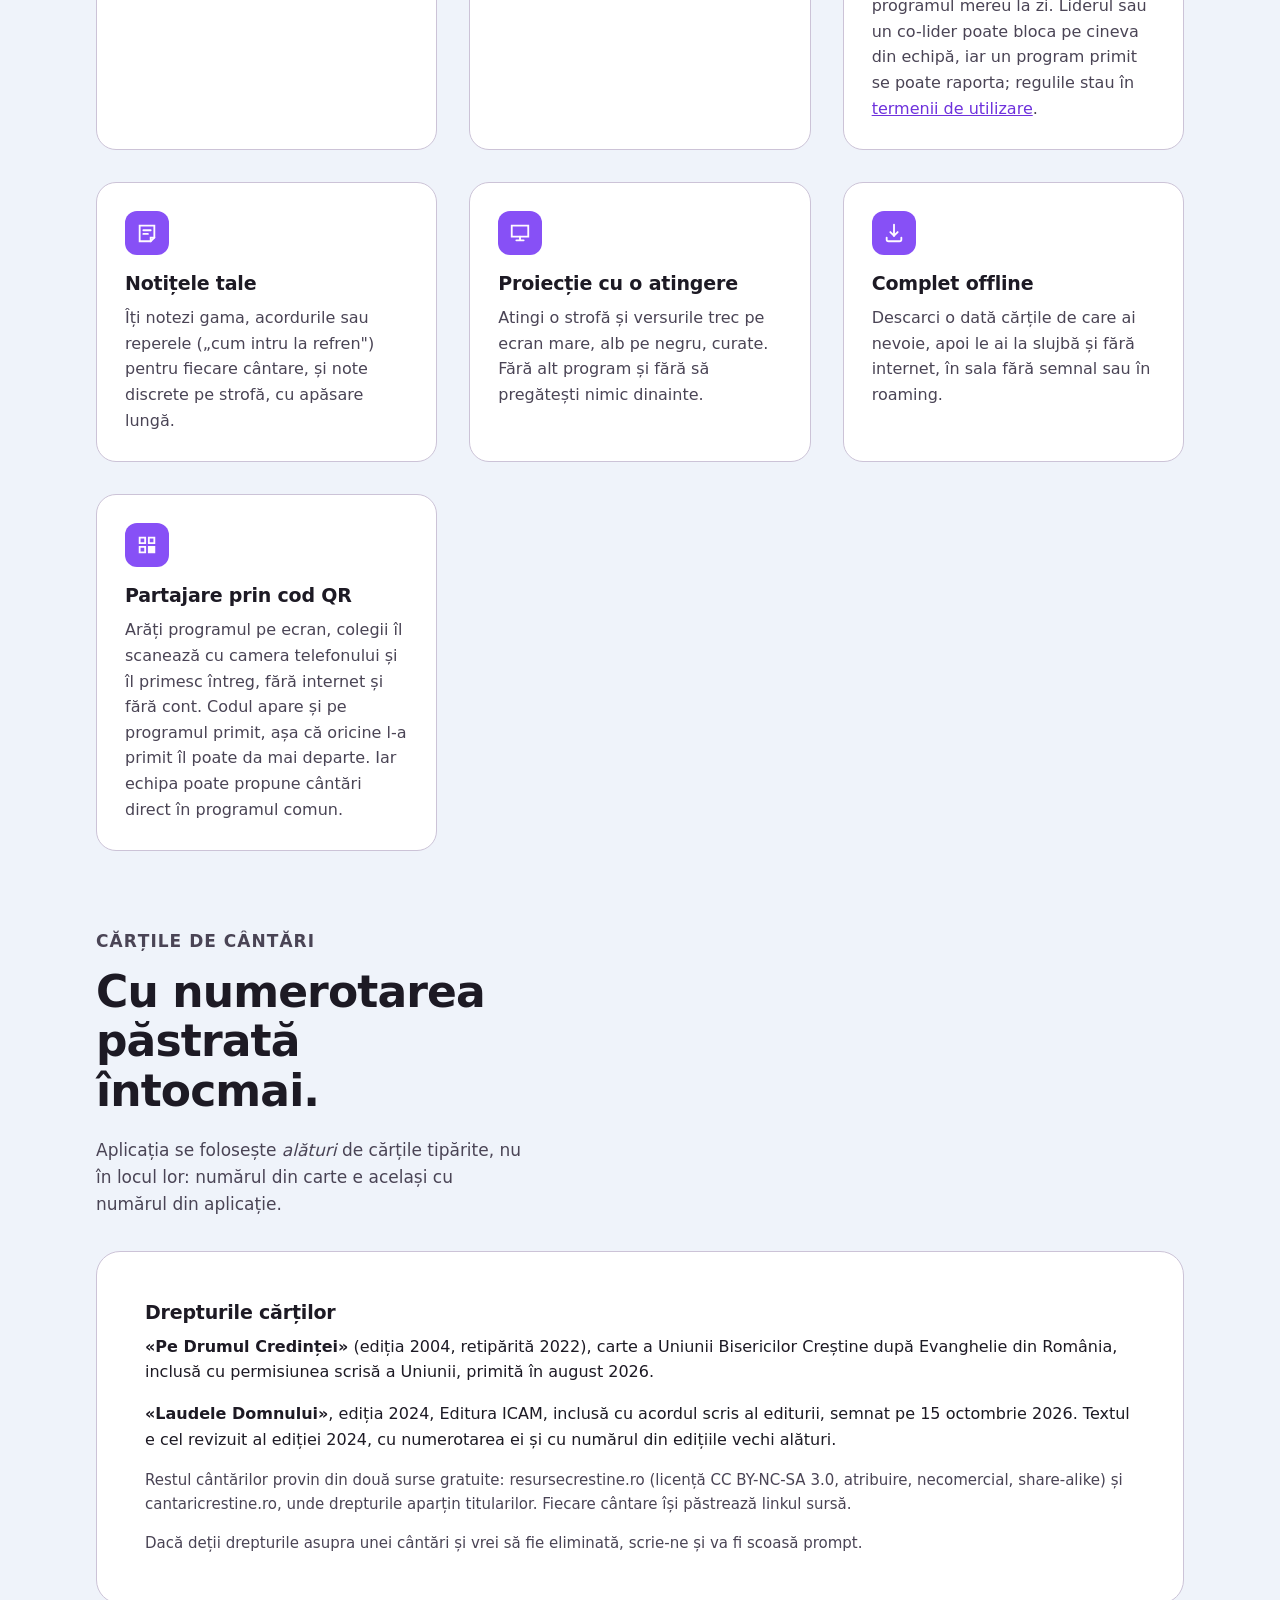
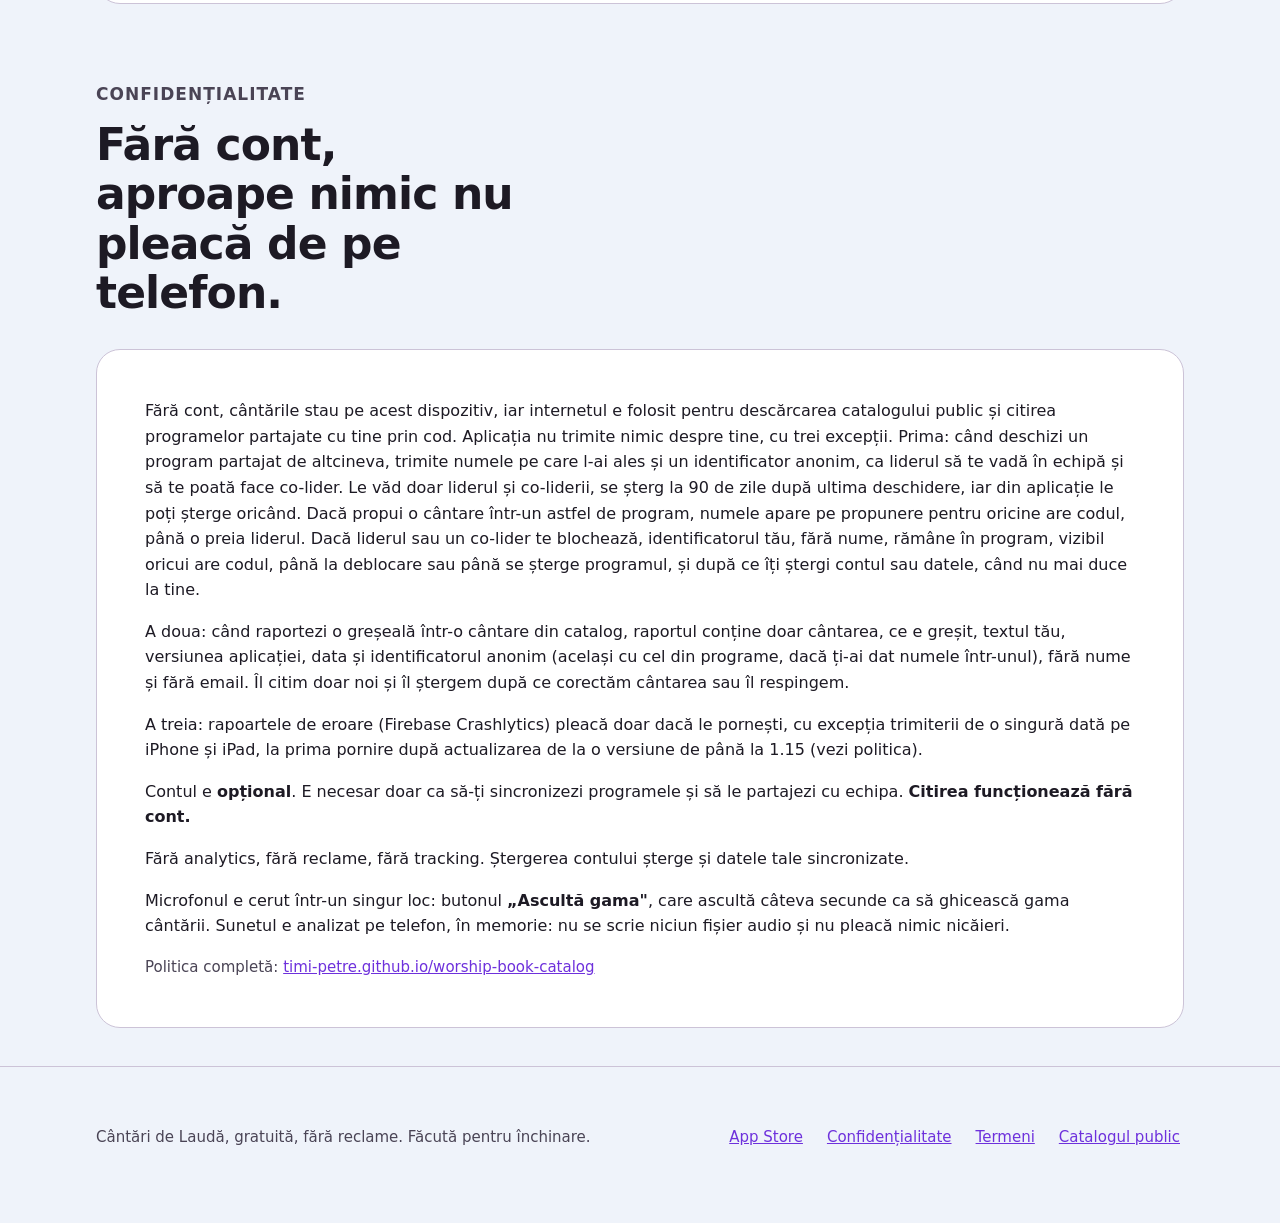
==== commit 434e32b8: "app: sincronizare cu chrodpro/site [skip ci]" ====
--- a/docs/app/index.html
+++ b/docs/app/index.html
@@ -9,7 +9,7 @@
 <meta name="theme-color" content="#09090f" media="(prefers-color-scheme: dark)">
 <link rel="icon" href="assets/icon.png">
 <link rel="apple-touch-icon" href="assets/icon.png">
-<link rel="stylesheet" href="assets/style.css?v=12">
+<link rel="stylesheet" href="assets/style.css?v=13">
 
 <script>
 /* Tema aleasă manual, pusă ÎNAINTE de prima pictură — un script amânat ar
@@ -181,8 +181,11 @@
         <h3>Programe pentru slujbă</h3>
         <p>
           Alcătuiești programul duminicii, îl partajezi echipei printr-un cod
-          de 6 caractere și proiectezi versurile cu o atingere. Cine are codul
-          vede programul mereu la zi.
+          de 6 caractere (partajarea prin cod cere internet) și proiectezi
+          versurile cu o atingere. Cine are codul vede programul mereu la zi.
+          Liderul sau un co-lider poate bloca pe cineva din echipă, iar un program primit se
+          poate raporta; regulile stau în
+          <a href="termeni/">termenii de utilizare</a>.
         </p>
       </article>
 
@@ -292,7 +295,11 @@
         face co-lider. Le văd doar liderul și co-liderii, se șterg la 90 de
         zile după ultima deschidere, iar din aplicație le poți șterge oricând.
         Dacă propui o cântare într-un astfel de program, numele apare pe
-        propunere pentru oricine are codul, până o preia liderul.
+        propunere pentru oricine are codul, până o preia liderul. Dacă liderul
+        sau un co-lider te blochează, identificatorul tău, fără nume, rămâne în
+        program, vizibil oricui are codul, până la deblocare sau până se șterge
+        programul, și după ce îți ștergi contul sau datele, când nu mai duce la
+        tine.
       </p>
       <p>
         A doua: când raportezi o greșeală într-o cântare din catalog, raportul
@@ -336,6 +343,7 @@
     <nav aria-label="Legături utile">
       <a href="https://apps.apple.com/ro/app/id6796594509">App Store</a>
       <a href="https://timi-petre.github.io/worship-book-catalog/">Confidențialitate</a>
+      <a href="termeni/">Termeni</a>
       <a href="https://github.com/timi-petre/worship-book-catalog">Catalogul public</a>
     </nav>
   </div>
--- a/docs/app/assets/style.css
+++ b/docs/app/assets/style.css
@@ -498,6 +498,12 @@
 
 .muted { color: var(--on-surface-variant); font-size: 0.9375rem; }
 
+/* Pagina de termeni (termeni/index.html): același panou, dar cu rând de citit,
+   nu cu lățimea întregii pagini. Textul vine din aplicație, deci un cuvânt
+   lung nu are voie să împingă pagina în lateral pe telefon. */
+.legal h1 { font-size: clamp(2rem, 6vw, 3rem); }
+.terms-text { max-width: 48rem; overflow-wrap: break-word; }
+
 .book-list { list-style: none; padding: 0; margin: 0 0 1rem; }
 .book-list li { padding: 0.5rem 0; border-bottom: 1px solid var(--outline-variant); }
 .book-list li:last-child { border-bottom: 0; }
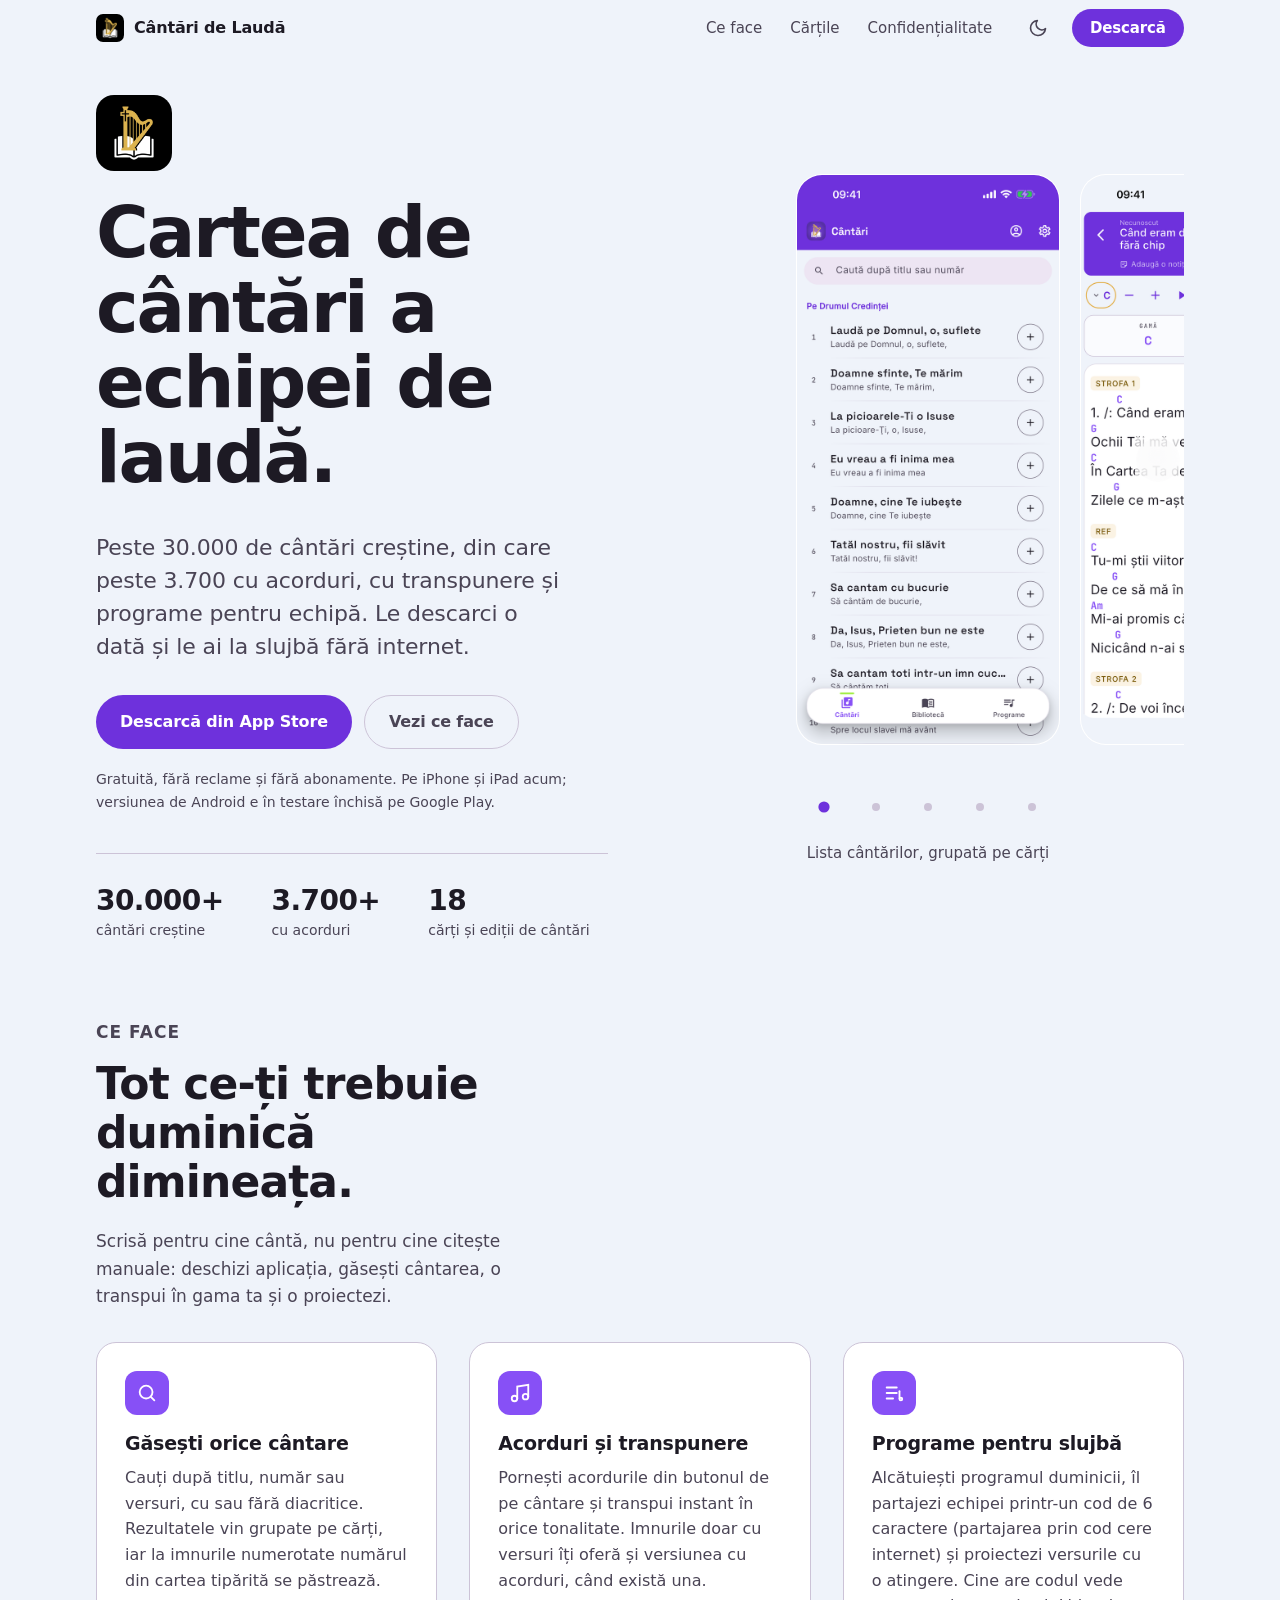
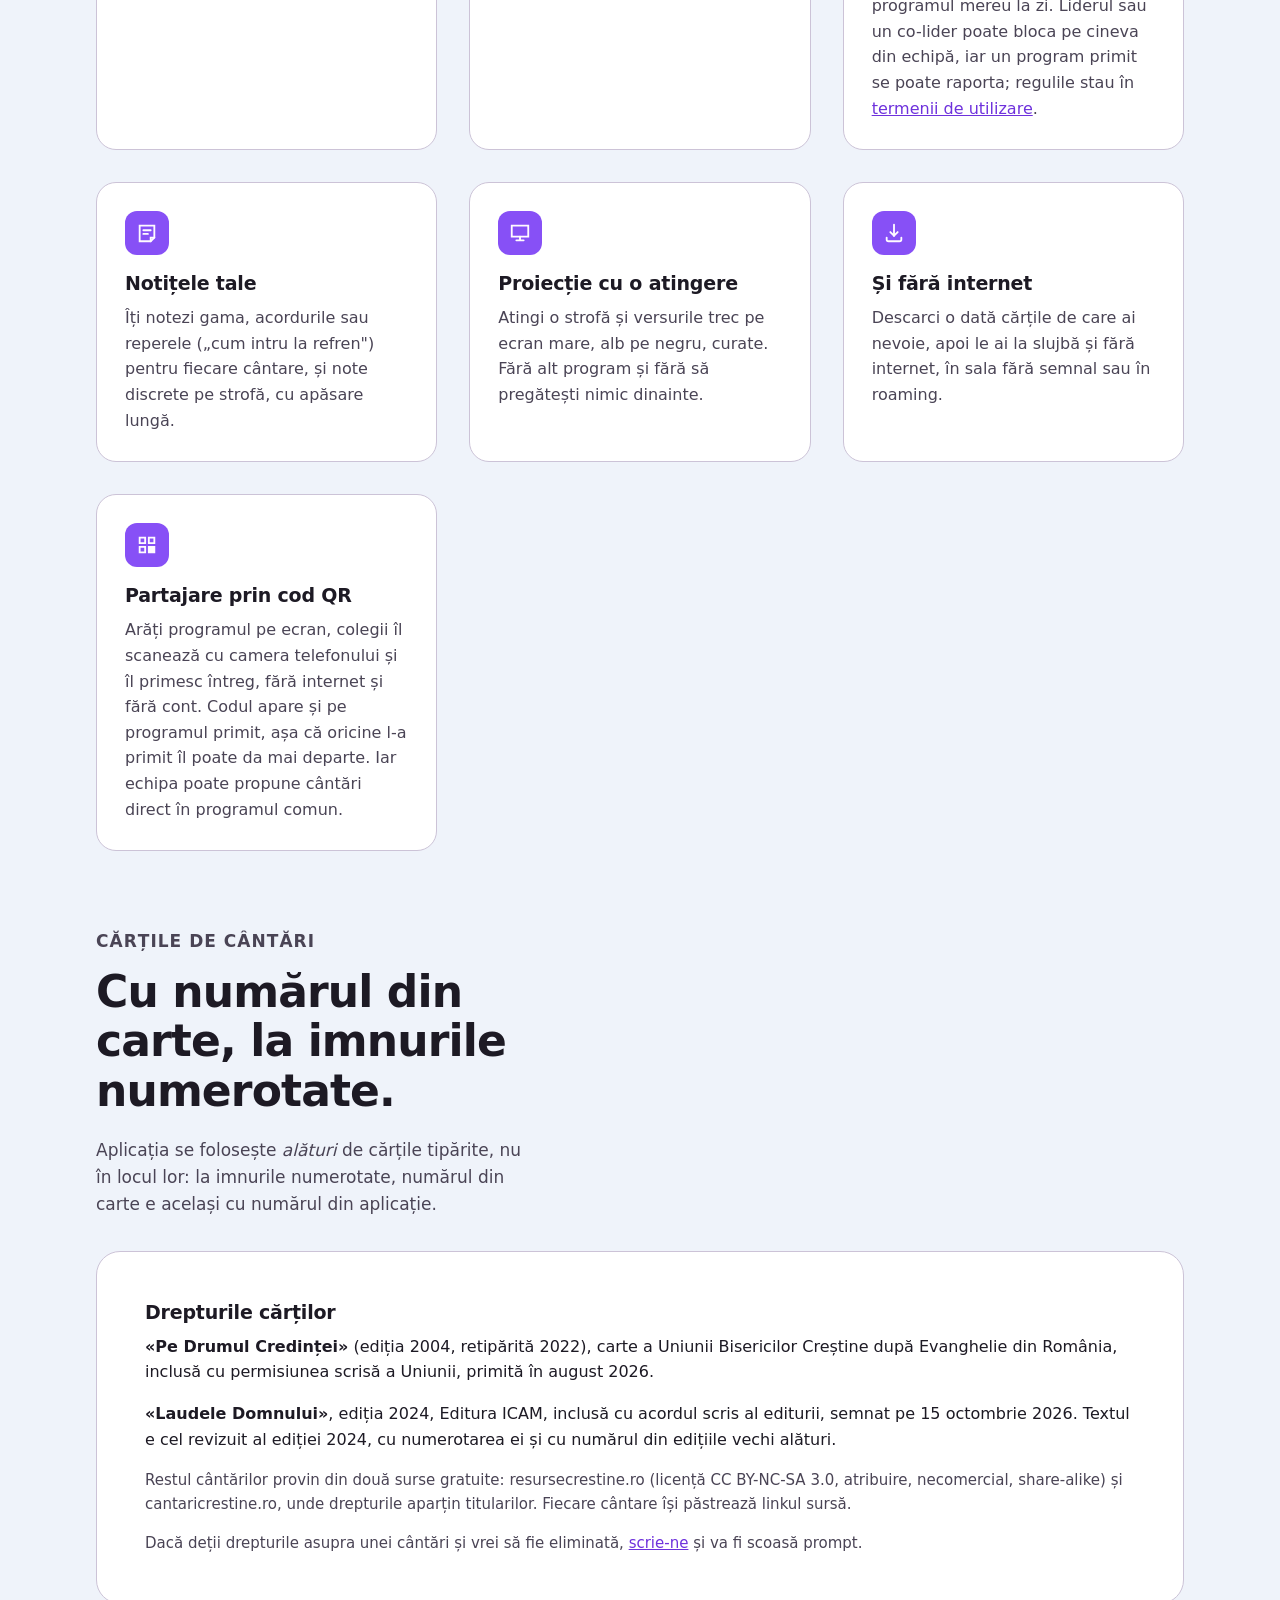
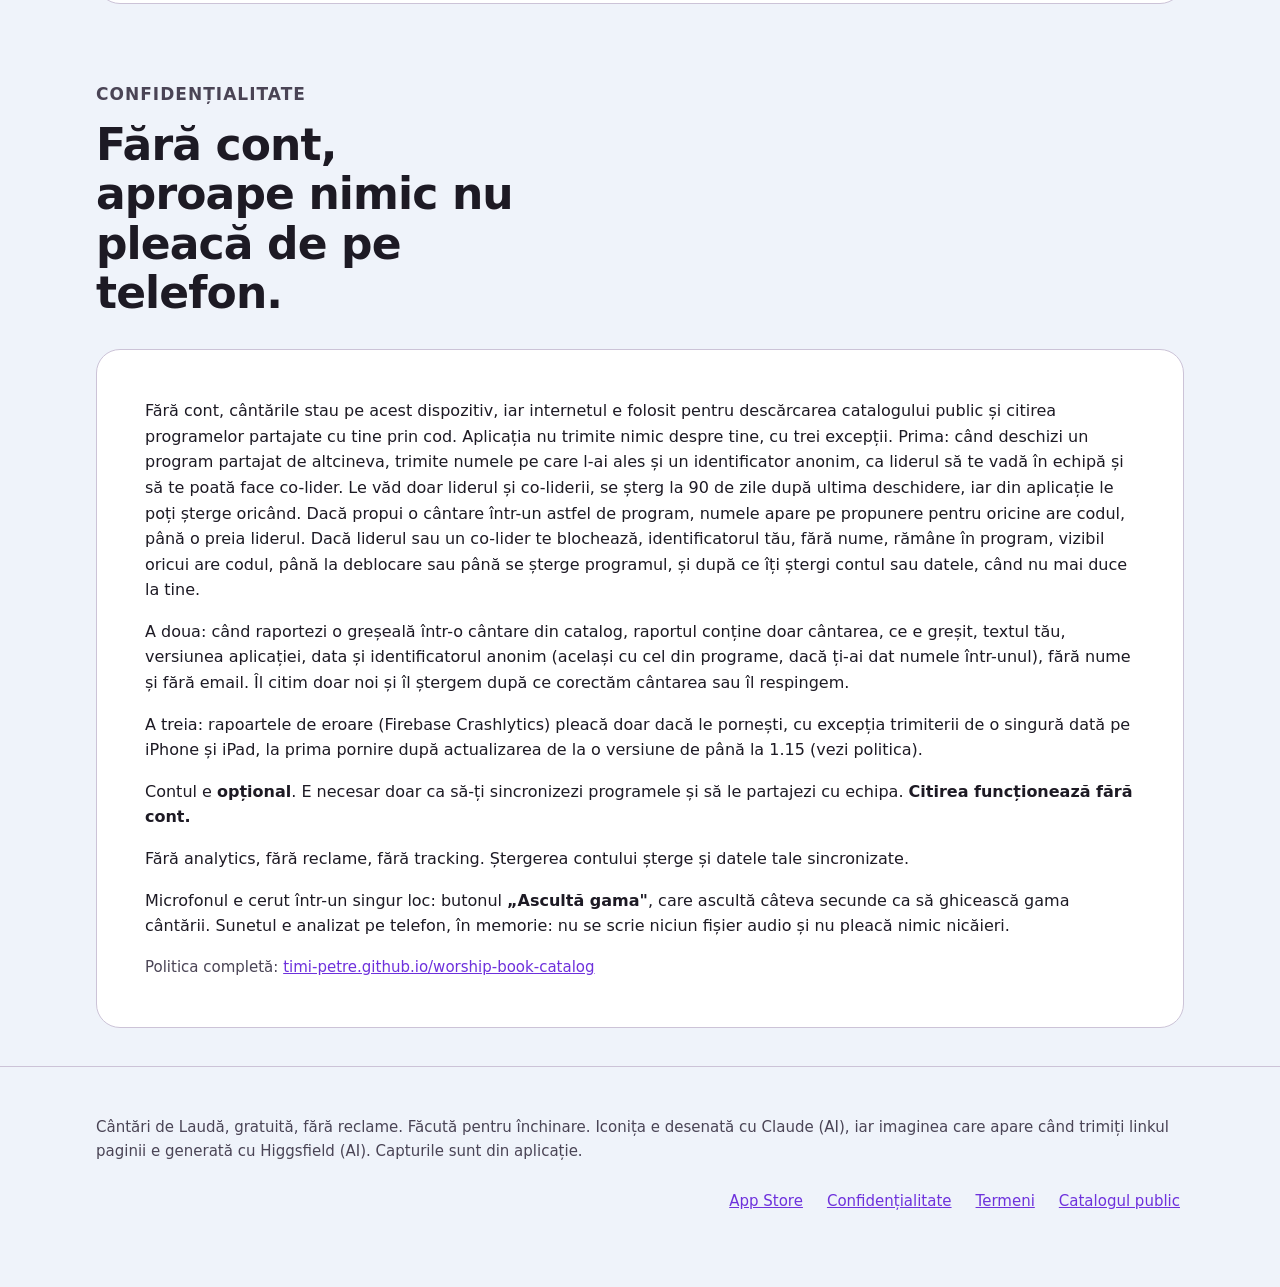
==== commit 4f831825: "app: sincronizare cu chrodpro/site [skip ci]" ====
--- a/docs/app/index.html
+++ b/docs/app/index.html
@@ -99,7 +99,7 @@
            și legenda de dedesubt trag centrul în jos. -->
       <div class="shots-viewport">
       <div class="shots-track">
-        <figure class="shot" data-caption="Lista cântărilor, cu numerotarea din cartea tipărită">
+        <figure class="shot" data-caption="Lista cântărilor, grupată pe cărți">
           <img src="assets/01-lista-cantari.png" alt="Lista de cântări din Pe Drumul Credinței, numerotate ca în carte, cu bara de căutare deasupra" width="640" height="1390" loading="eager" draggable="false">
         </figure>
         <figure class="shot" data-caption="Bara de gamă: transpui în orice tonalitate, pe loc">
@@ -157,8 +157,8 @@
         <h3>Găsești orice cântare</h3>
         <p>
           Cauți după titlu, număr sau versuri, cu sau fără diacritice.
-          Rezultatele vin grupate pe cărți, cu numerotarea din cartea tipărită
-          păstrată întocmai.
+          Rezultatele vin grupate pe cărți, iar la imnurile numerotate numărul din
+          cartea tipărită se păstrează.
         </p>
       </article>
 
@@ -216,7 +216,7 @@
         <div class="card-icon" aria-hidden="true">
           <svg viewBox="0 0 24 24" fill="none" stroke="currentColor" stroke-width="2" stroke-linecap="round"><path d="M12 3v12"/><path d="m8 11 4 4 4-4"/><path d="M4 17v2a2 2 0 0 0 2 2h12a2 2 0 0 0 2-2v-2"/></svg>
         </div>
-        <h3>Complet offline</h3>
+        <h3>Și fără internet</h3>
         <p>
           Descarci o dată cărțile de care ai nevoie, apoi le ai la slujbă și
           fără internet, în sala fără semnal sau în roaming.
@@ -243,10 +243,11 @@
   <div class="wrap">
     <div class="section-head">
       <p class="eyebrow">Cărțile de cântări</p>
-      <h2>Cu numerotarea păstrată întocmai.</h2>
+      <h2>Cu numărul din carte, la imnurile numerotate.</h2>
       <p>
         Aplicația se folosește <em>alături</em> de cărțile tipărite, nu în
-        locul lor: numărul din carte e același cu numărul din aplicație.
+        locul lor: la imnurile numerotate, numărul din carte e același cu numărul
+        din aplicație.
       </p>
     </div>
 
@@ -271,7 +272,7 @@
       </p>
       <p class="muted">
         Dacă deții drepturile asupra unei cântări și vrei să fie eliminată,
-        scrie-ne și va fi scoasă prompt.
+        <a href="mailto:ontagonal@gmail.com">scrie-ne</a> și va fi scoasă prompt.
       </p>
     </div>
   </div>
@@ -339,7 +340,8 @@
 
 <footer class="footer">
   <div class="wrap footer-row">
-    <span>Cântări de Laudă, gratuită, fără reclame. Făcută pentru închinare.</span>
+    <span>Cântări de Laudă, gratuită, fără reclame. Făcută pentru închinare.
+      Iconița e desenată cu Claude (AI), iar imaginea care apare când trimiți linkul paginii e generată cu Higgsfield (AI). Capturile sunt din aplicație.</span>
     <nav aria-label="Legături utile">
       <a href="https://apps.apple.com/ro/app/id6796594509">App Store</a>
       <a href="https://timi-petre.github.io/worship-book-catalog/">Confidențialitate</a>
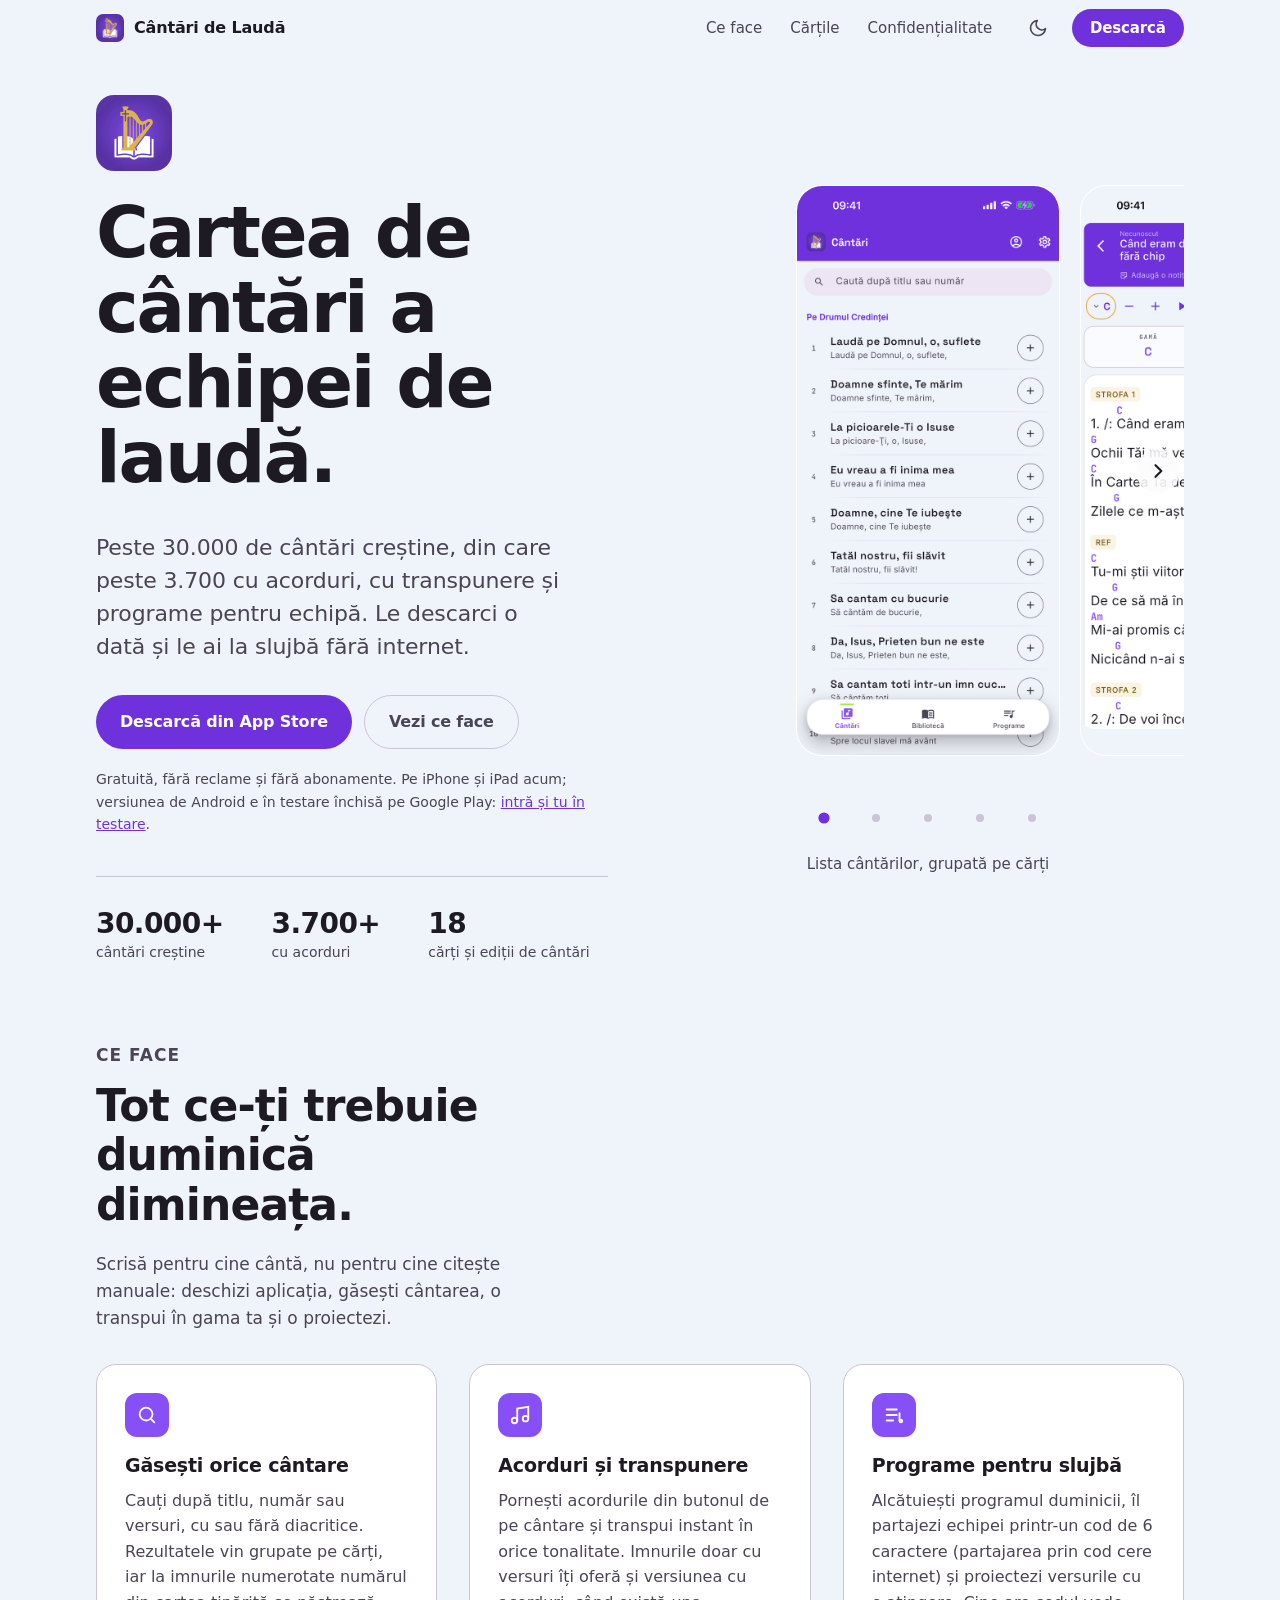
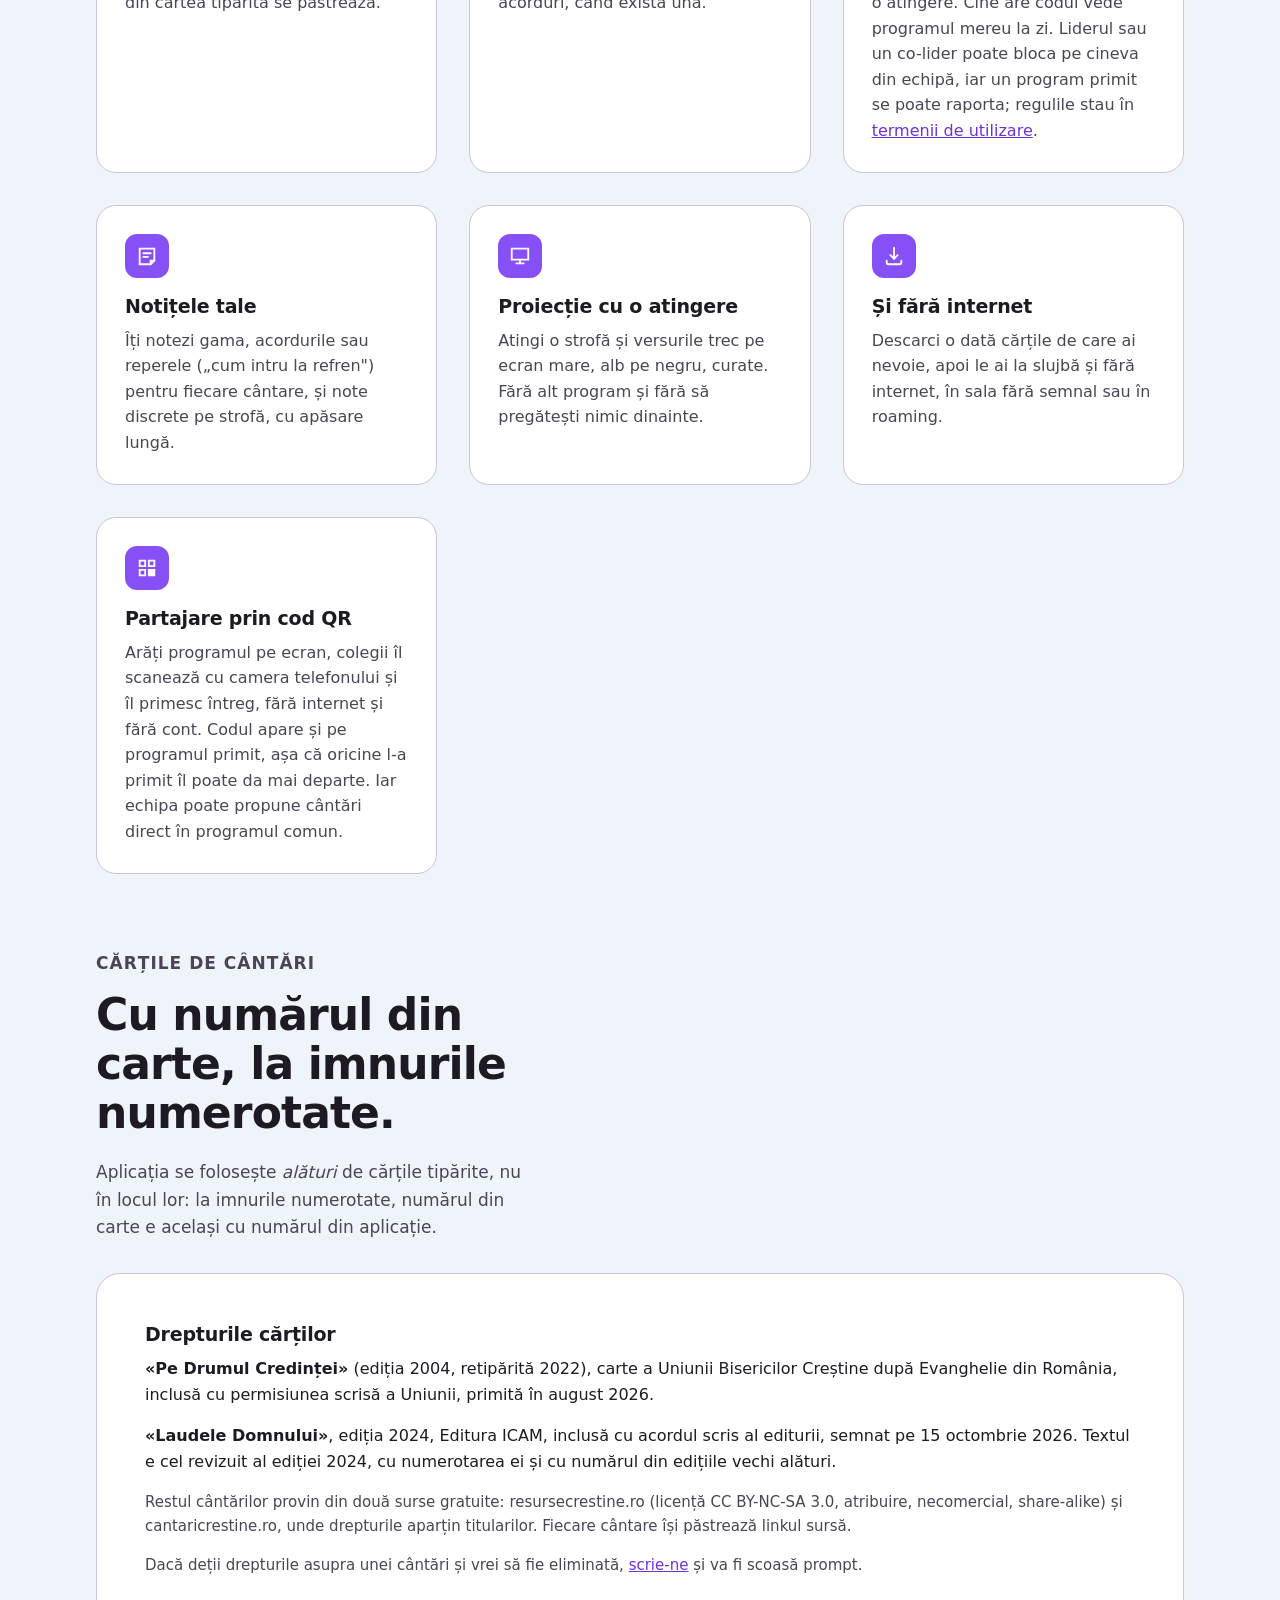
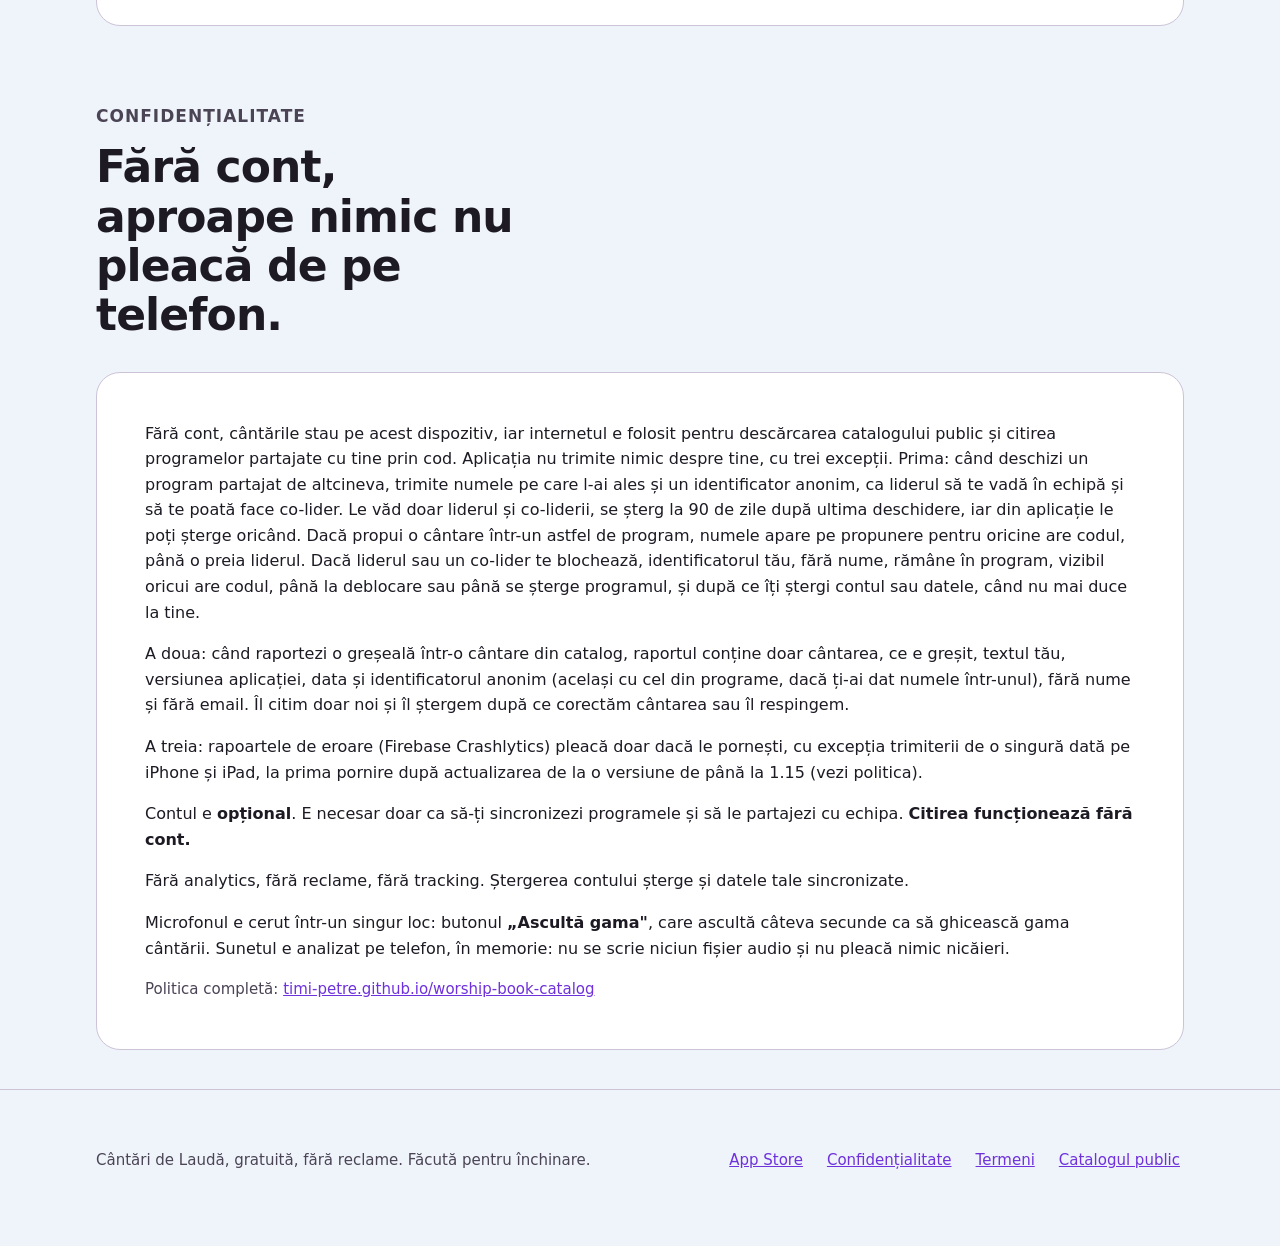
==== commit 5fff4229: "app: sincronizare cu chrodpro/site [skip ci]" ====
--- a/docs/app/index.html
+++ b/docs/app/index.html
@@ -80,7 +80,8 @@
 
       <p class="hero-note">
         Gratuită, fără reclame și fără abonamente. Pe iPhone și iPad acum;
-        versiunea de Android e în testare închisă pe Google Play.
+        versiunea de Android e în testare închisă pe Google Play:
+        <a href="android/">intră și tu în testare</a>.
       </p>
 
       <div class="stats">
@@ -340,8 +341,7 @@
 
 <footer class="footer">
   <div class="wrap footer-row">
-    <span>Cântări de Laudă, gratuită, fără reclame. Făcută pentru închinare.
-      Iconița e desenată cu Claude (AI), iar imaginea care apare când trimiți linkul paginii e generată cu Higgsfield (AI). Capturile sunt din aplicație.</span>
+    <span>Cântări de Laudă, gratuită, fără reclame. Făcută pentru închinare.</span>
     <nav aria-label="Legături utile">
       <a href="https://apps.apple.com/ro/app/id6796594509">App Store</a>
       <a href="https://timi-petre.github.io/worship-book-catalog/">Confidențialitate</a>
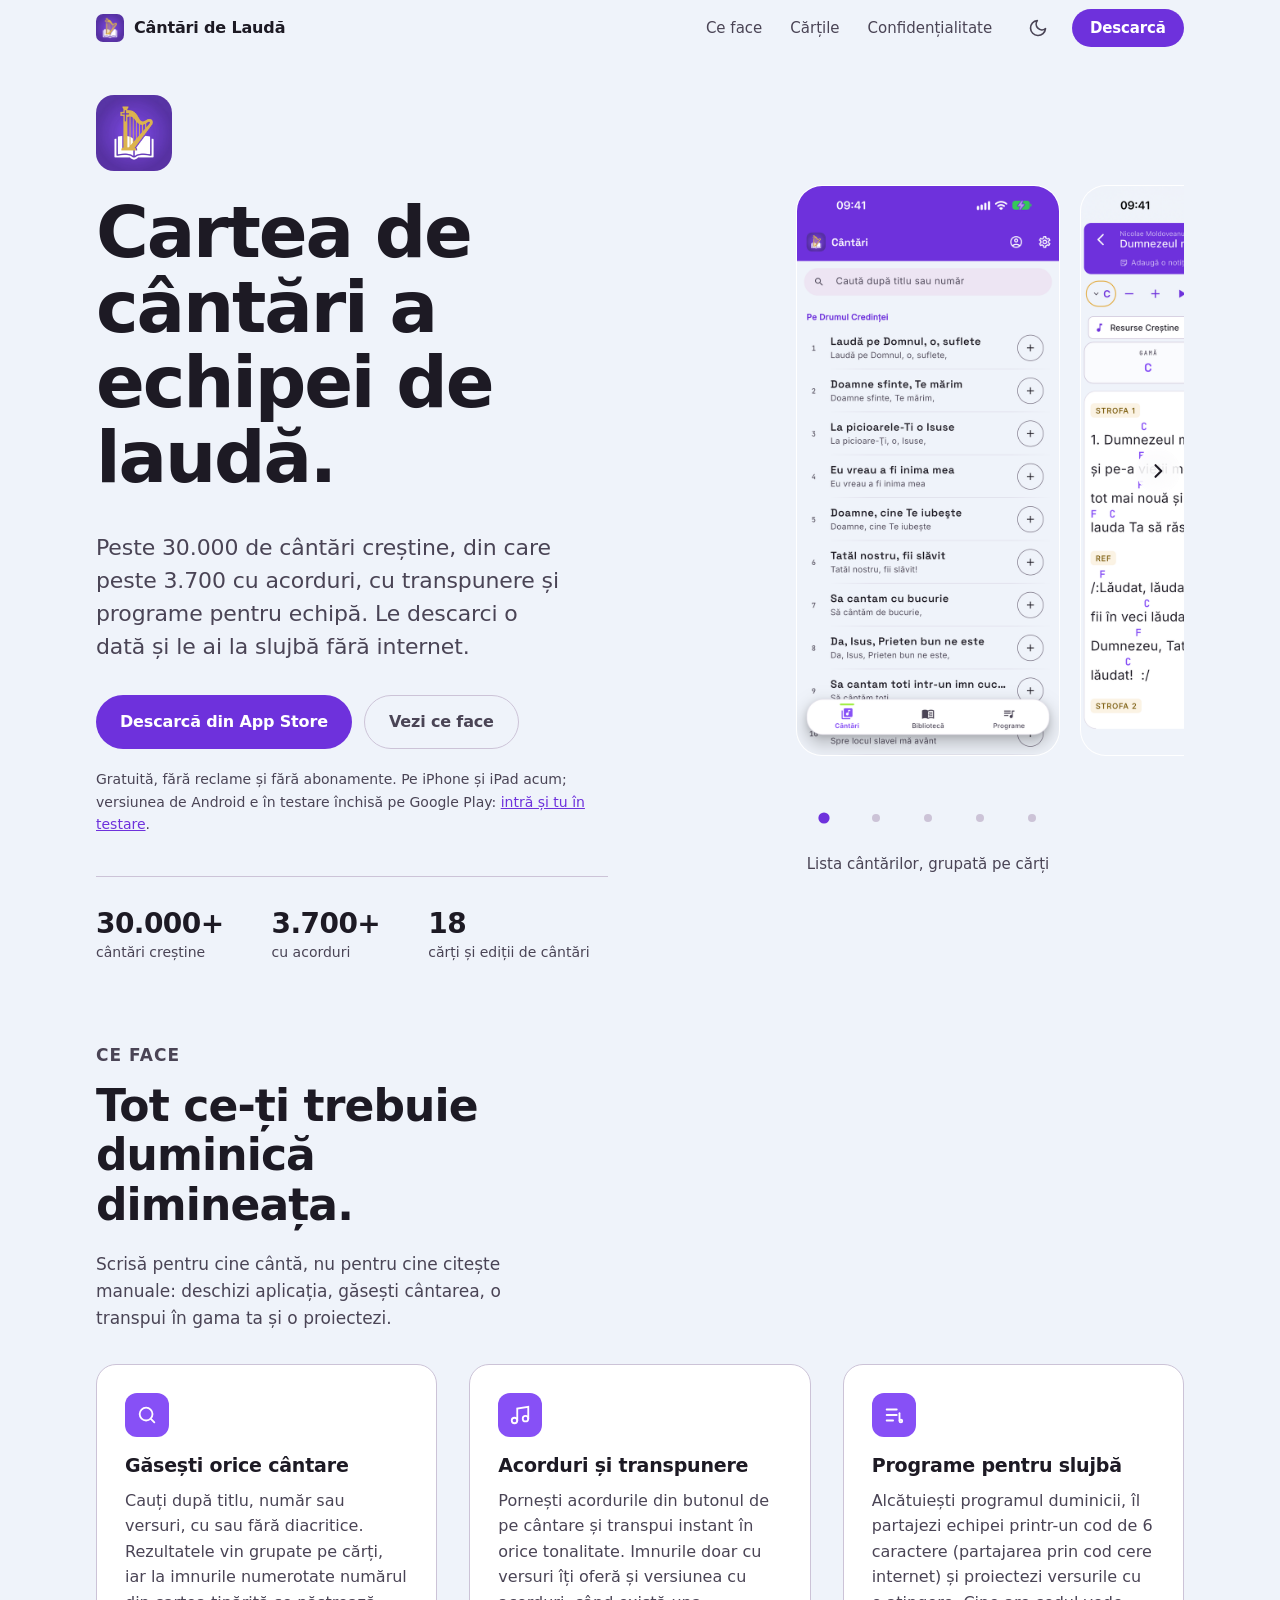
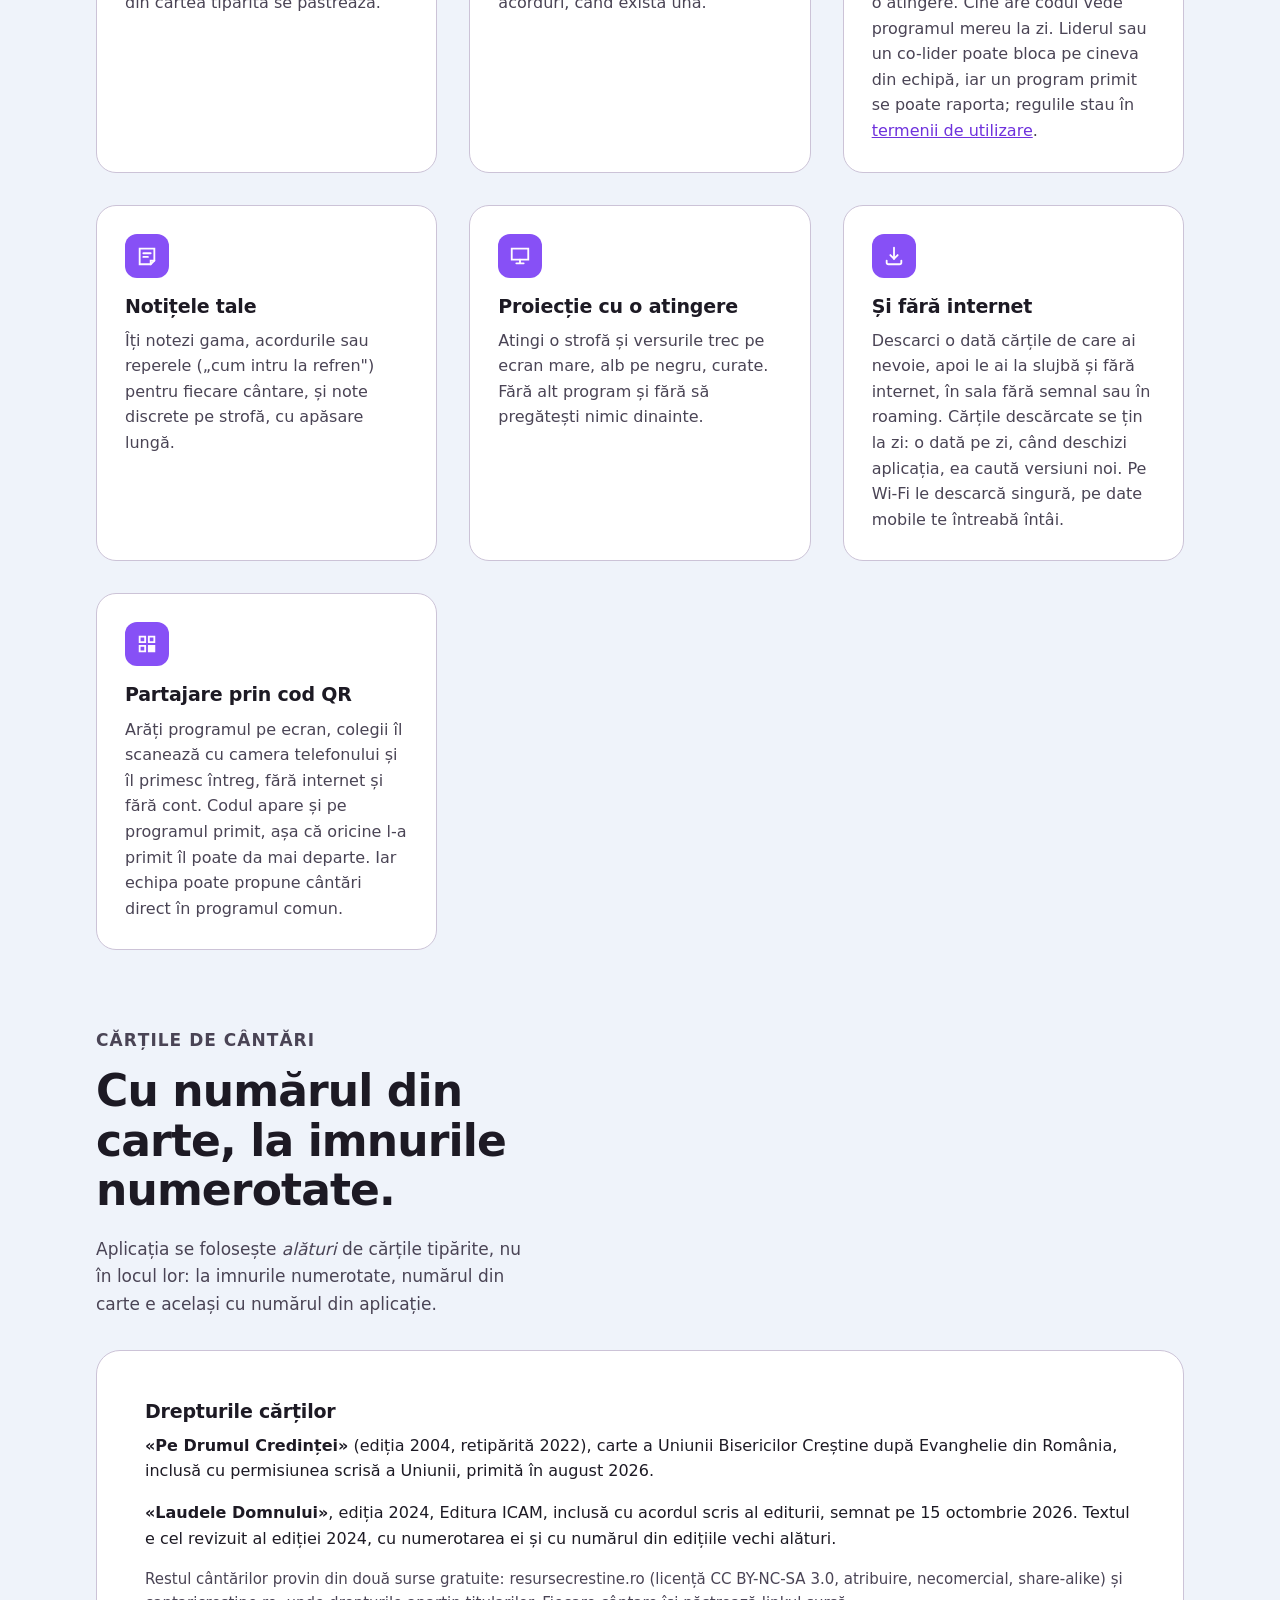
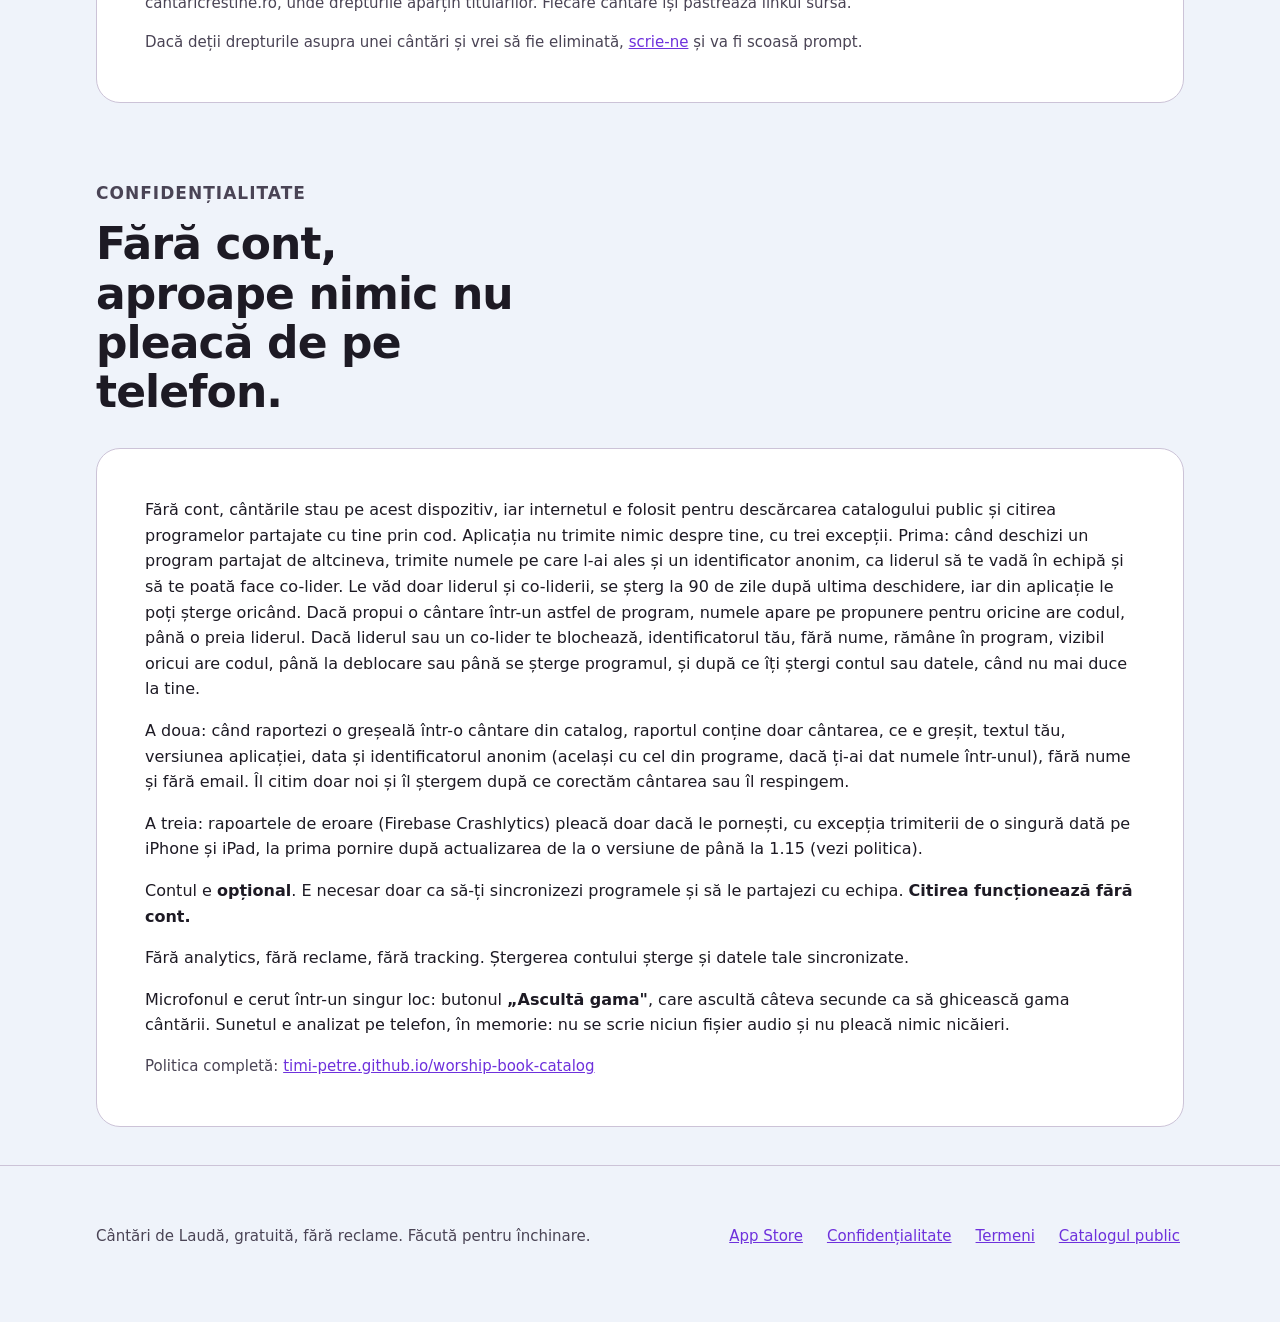
==== commit 8d59fb4c: "app: sincronizare cu chrodpro/site [skip ci]" ====
--- a/docs/app/index.html
+++ b/docs/app/index.html
@@ -221,6 +221,9 @@
         <p>
           Descarci o dată cărțile de care ai nevoie, apoi le ai la slujbă și
           fără internet, în sala fără semnal sau în roaming.
+          Cărțile descărcate se țin la zi: o dată pe zi, când deschizi
+          aplicația, ea caută versiuni noi. Pe Wi&#8209;Fi le descarcă singură, pe
+          date mobile te întreabă întâi.
         </p>
       </article>
 
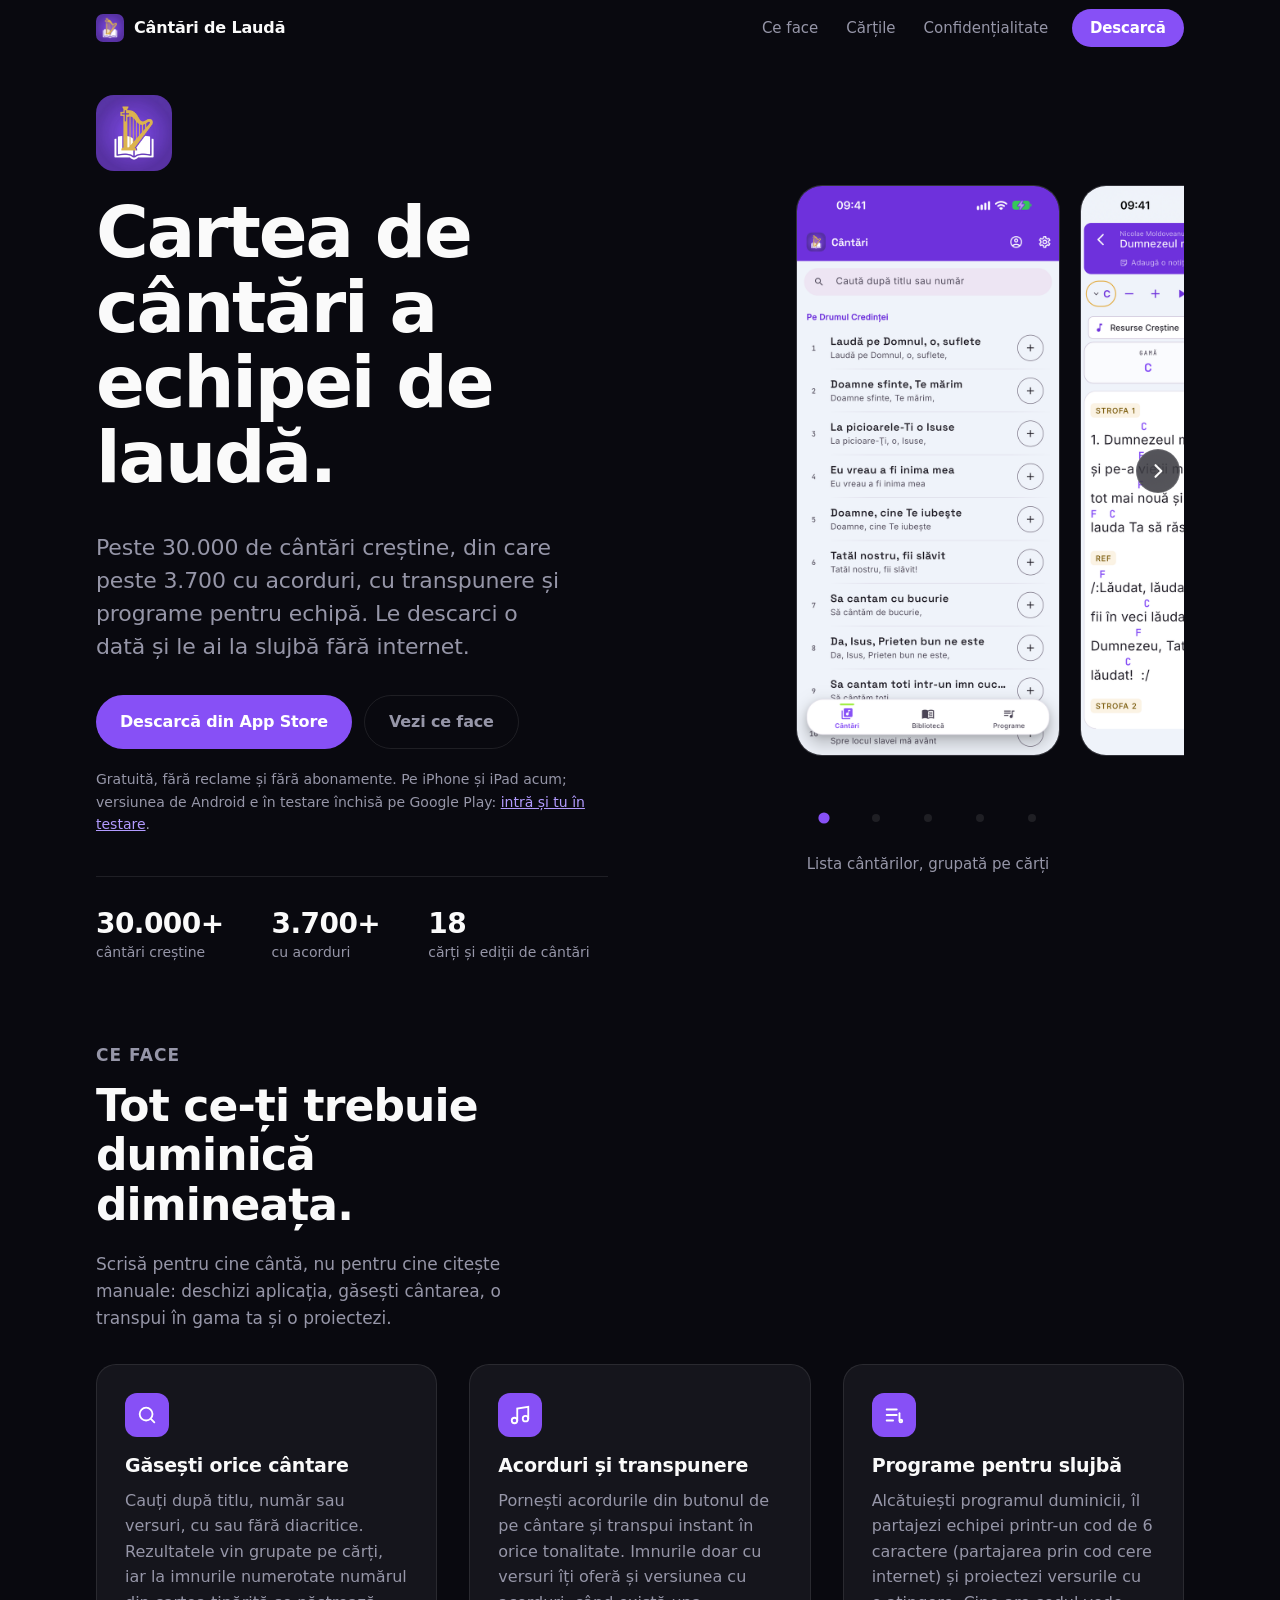
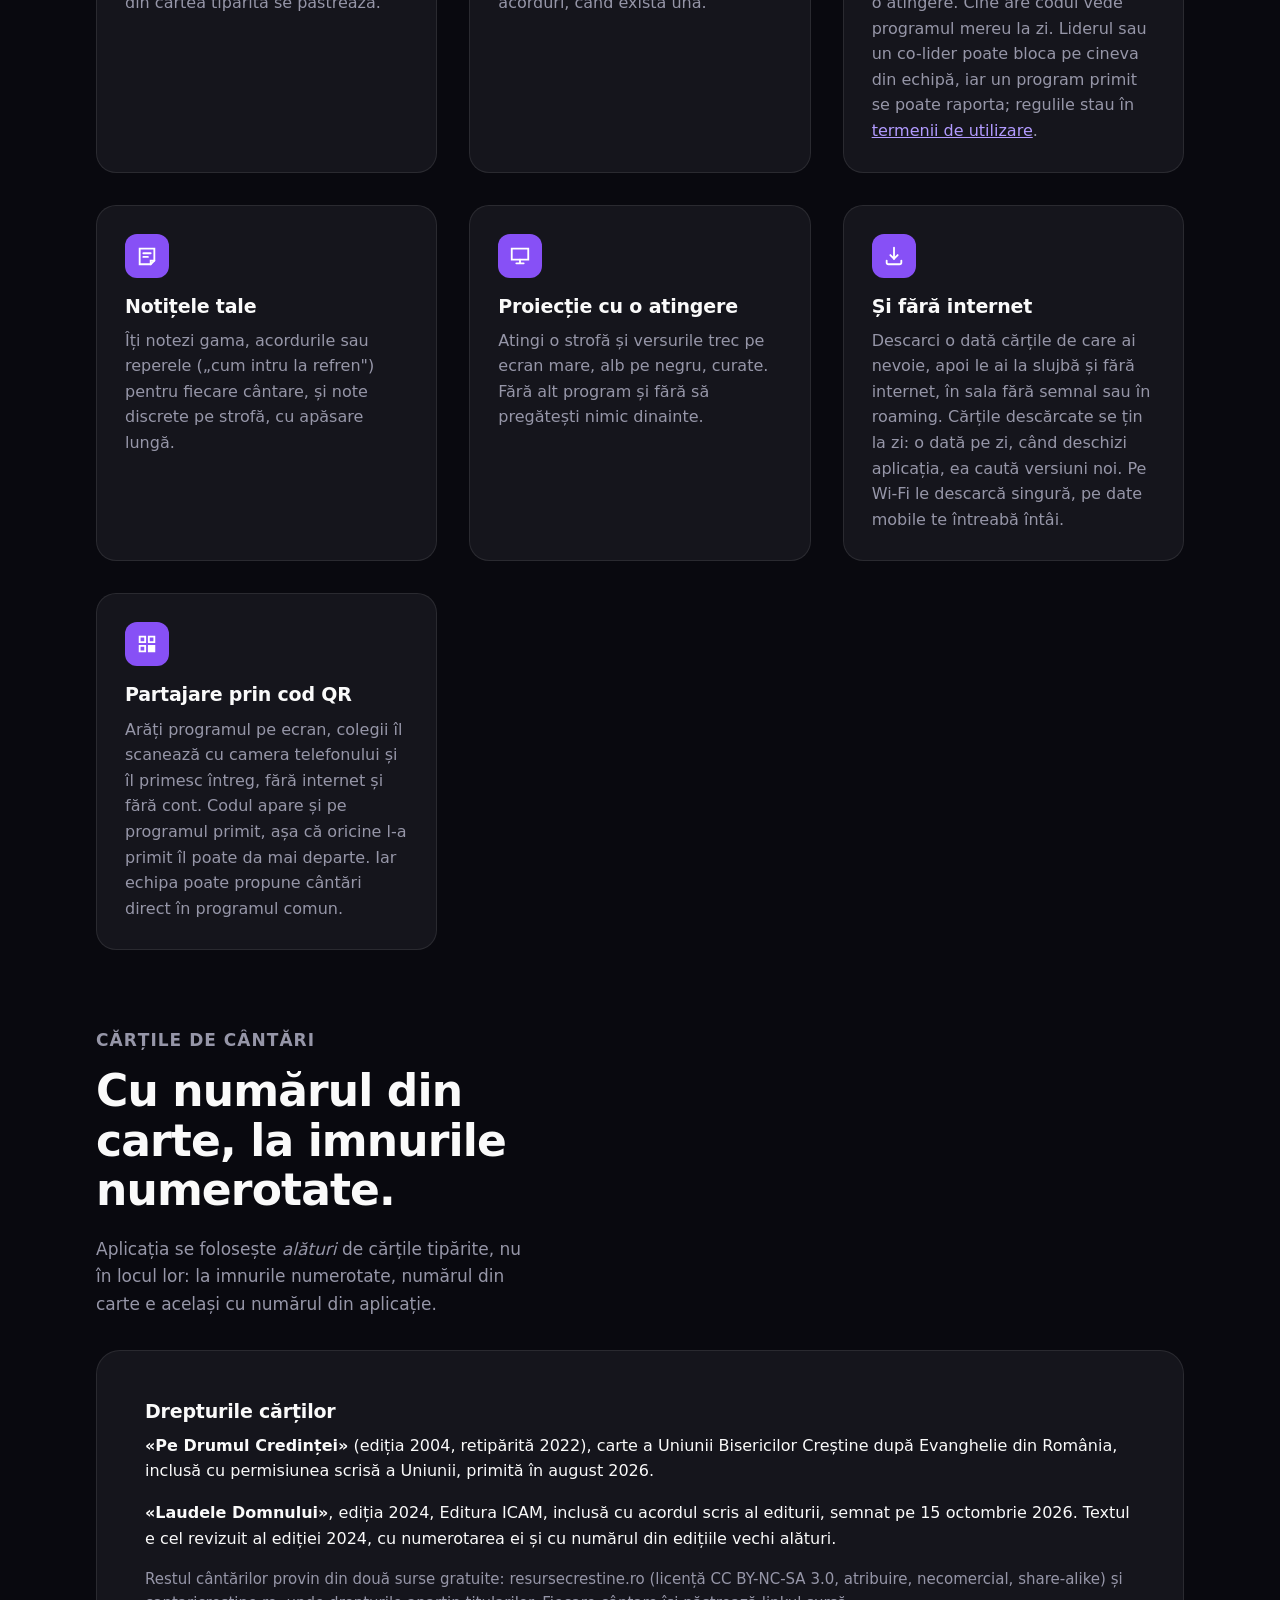
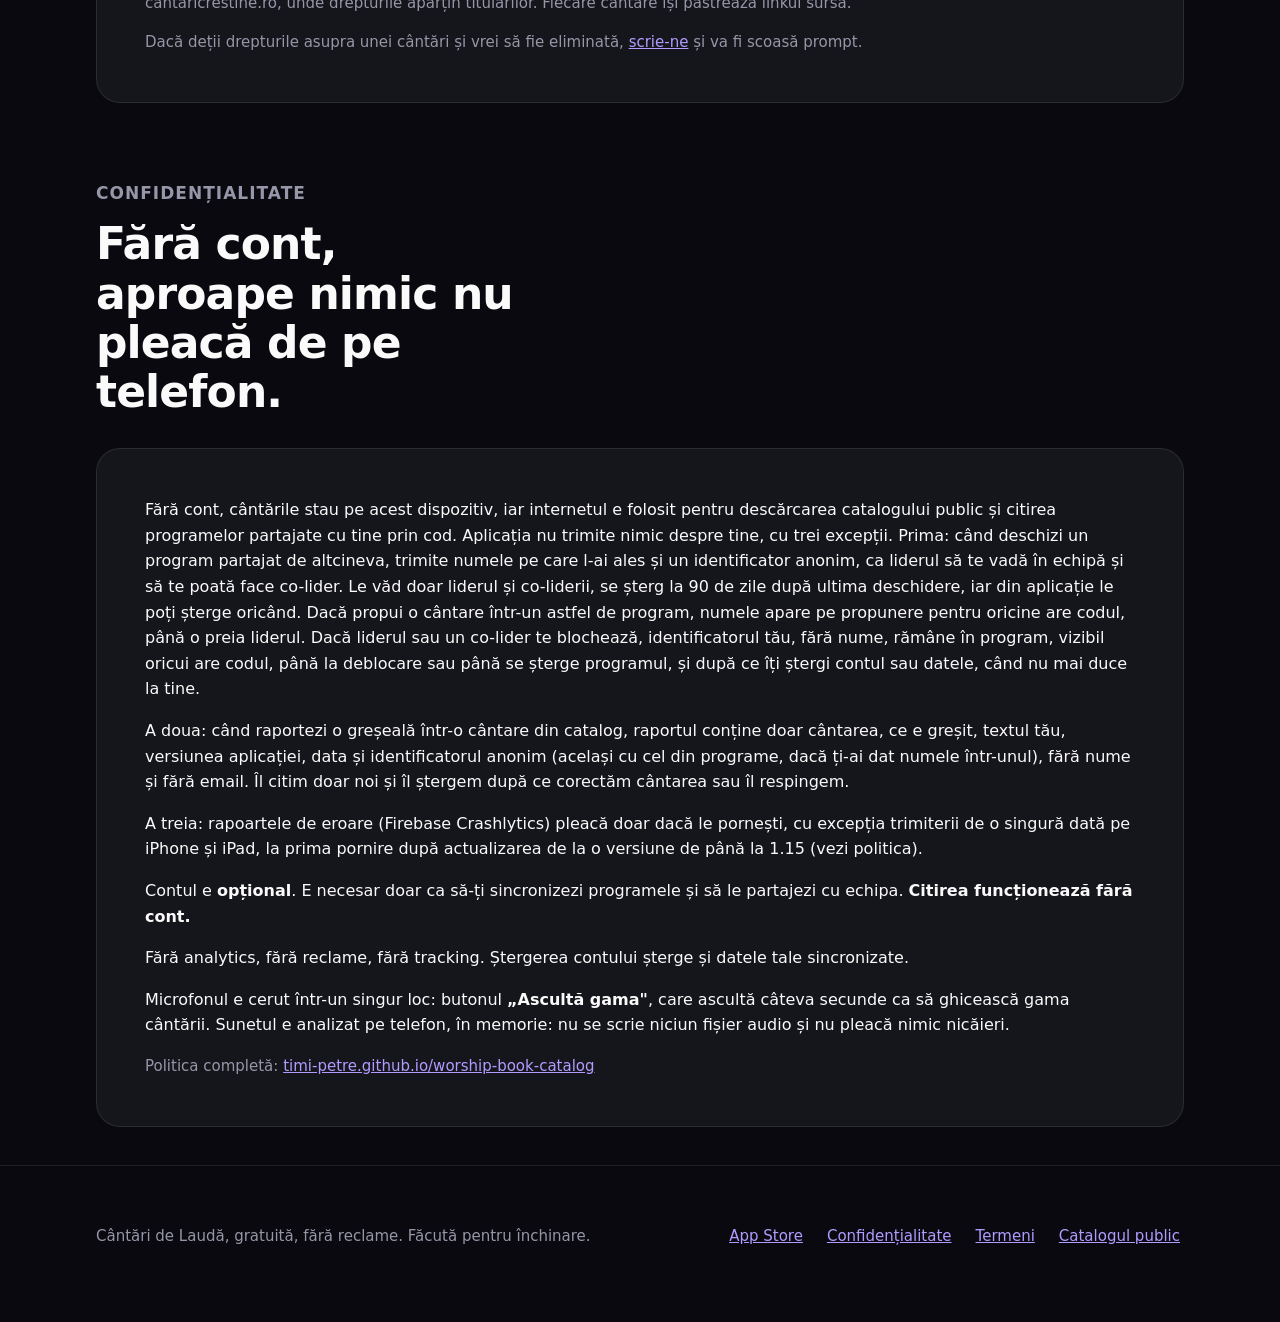
==== commit 732d0ed7: "app: sincronizare cu chrodpro/site [skip ci]" ====
--- a/docs/app/index.html
+++ b/docs/app/index.html
@@ -1,25 +1,16 @@
 <!doctype html>
-<html lang="ro">
+<html lang="ro" data-theme="dark">
 <head>
 <meta charset="utf-8">
 <meta name="viewport" content="width=device-width, initial-scale=1">
 <title>Cântări de Laudă, cartea de cântări a echipei de laudă, offline</title>
 <meta name="description" content="Peste 30.000 de cântări creștine, din care peste 3.700 cu acorduri, cu transpunere și programe pentru echipa de laudă. Le descarci o dată și le ai la slujbă fără internet. Gratuită, fără reclame.">
-<meta name="theme-color" content="#6e31dc" media="(prefers-color-scheme: light)">
-<meta name="theme-color" content="#09090f" media="(prefers-color-scheme: dark)">
+<!-- Site-ul e doar pe tema închisă (Timi, 19 nov 2026), fără comutator. -->
+<meta name="theme-color" content="#09090f">
 <link rel="icon" href="assets/icon.png">
 <link rel="apple-touch-icon" href="assets/icon.png">
 <link rel="stylesheet" href="assets/style.css?v=13">
 
-<script>
-/* Tema aleasă manual, pusă ÎNAINTE de prima pictură — un script amânat ar
-   lăsa pagina să clipească în tema sistemului. Fără alegere, `light-dark()`
-   din CSS urmează sistemul, deci aici nu se scrie nimic. */
-try {
-  var t = localStorage.getItem('tema');
-  if (t === 'light' || t === 'dark') document.documentElement.dataset.theme = t;
-} catch (e) {}
-</script>
 
 <!-- Adresa oficială e cea de pe Cloudflare; copia de pe GitHub Pages rămâne
      accesibilă, dar arată tot spre asta, ca să nu existe două pagini identice
@@ -49,11 +40,6 @@
       <a href="#carti">Cărțile</a>
       <a href="#confidentialitate">Confidențialitate</a>
     </nav>
-    <button class="icon-btn" id="theme-toggle" type="button" data-icon="moon"
-            aria-label="Schimbă tema: deschis sau închis">
-      <svg class="i-moon" viewBox="0 0 24 24" fill="none" stroke="currentColor" stroke-width="2" stroke-linecap="round" stroke-linejoin="round" aria-hidden="true"><path d="M21 12.8A9 9 0 1 1 11.2 3a7 7 0 0 0 9.8 9.8z"/></svg>
-      <svg class="i-sun" viewBox="0 0 24 24" fill="none" stroke="currentColor" stroke-width="2" stroke-linecap="round" aria-hidden="true"><circle cx="12" cy="12" r="4"/><path d="M12 2v2M12 20v2M2 12h2M20 12h2M4.9 4.9l1.4 1.4M17.7 17.7l1.4 1.4M19.1 4.9l-1.4 1.4M6.3 17.7l-1.4 1.4"/></svg>
-    </button>
     <a class="btn btn-primary" href="https://apps.apple.com/ro/app/id6796594509">Descarcă</a>
   </div>
 </header>
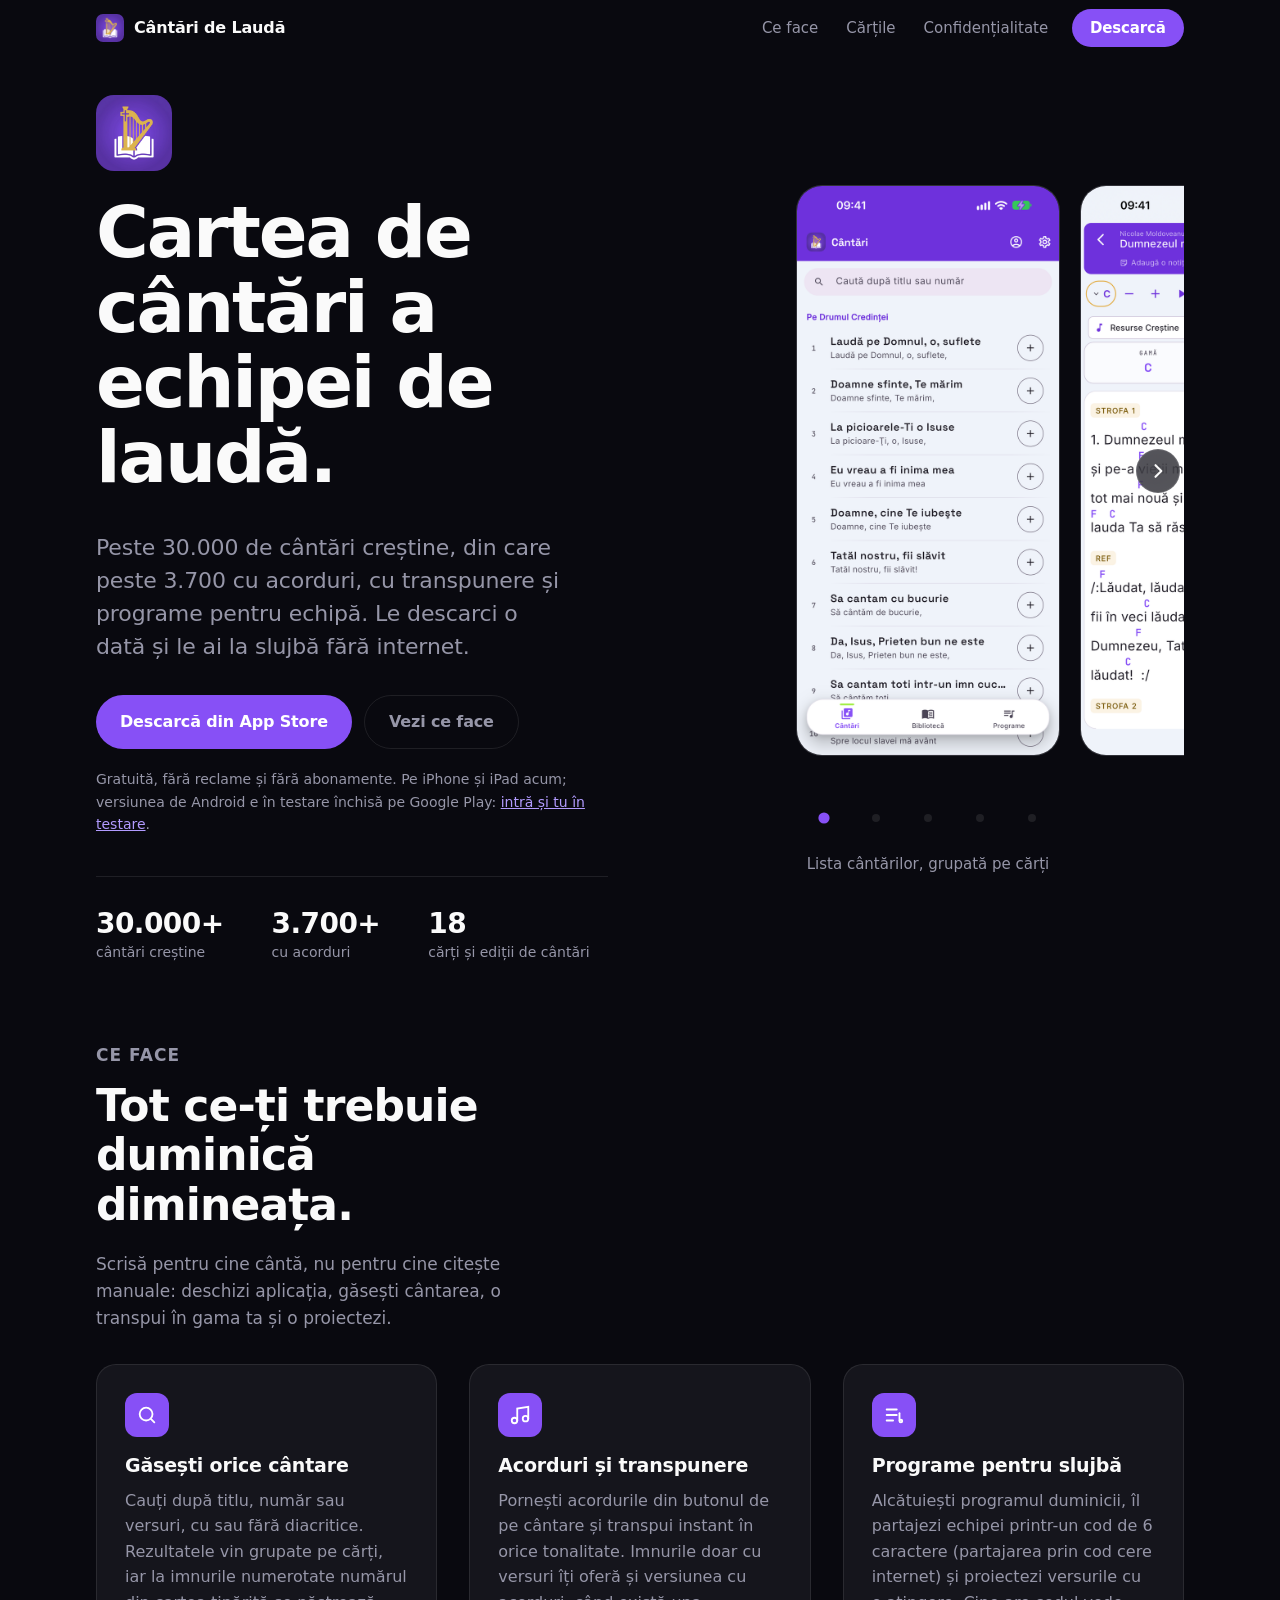
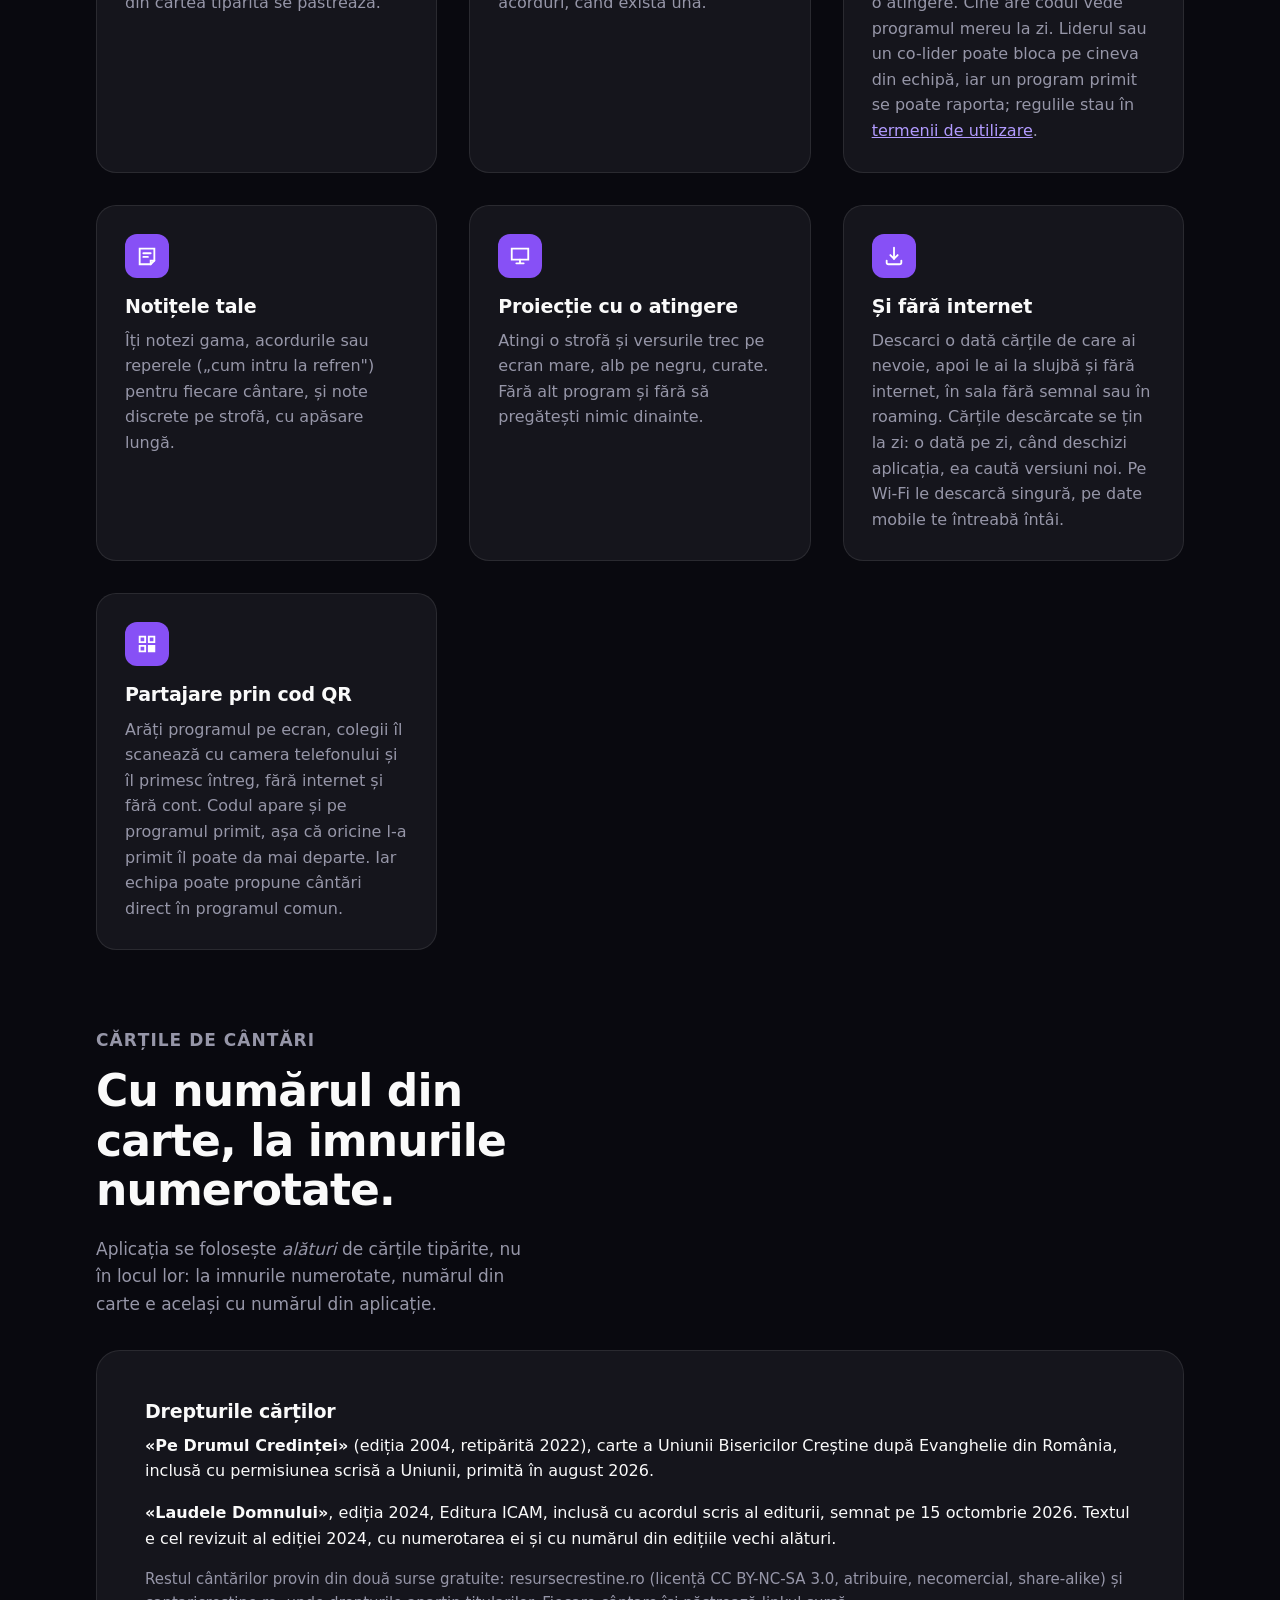
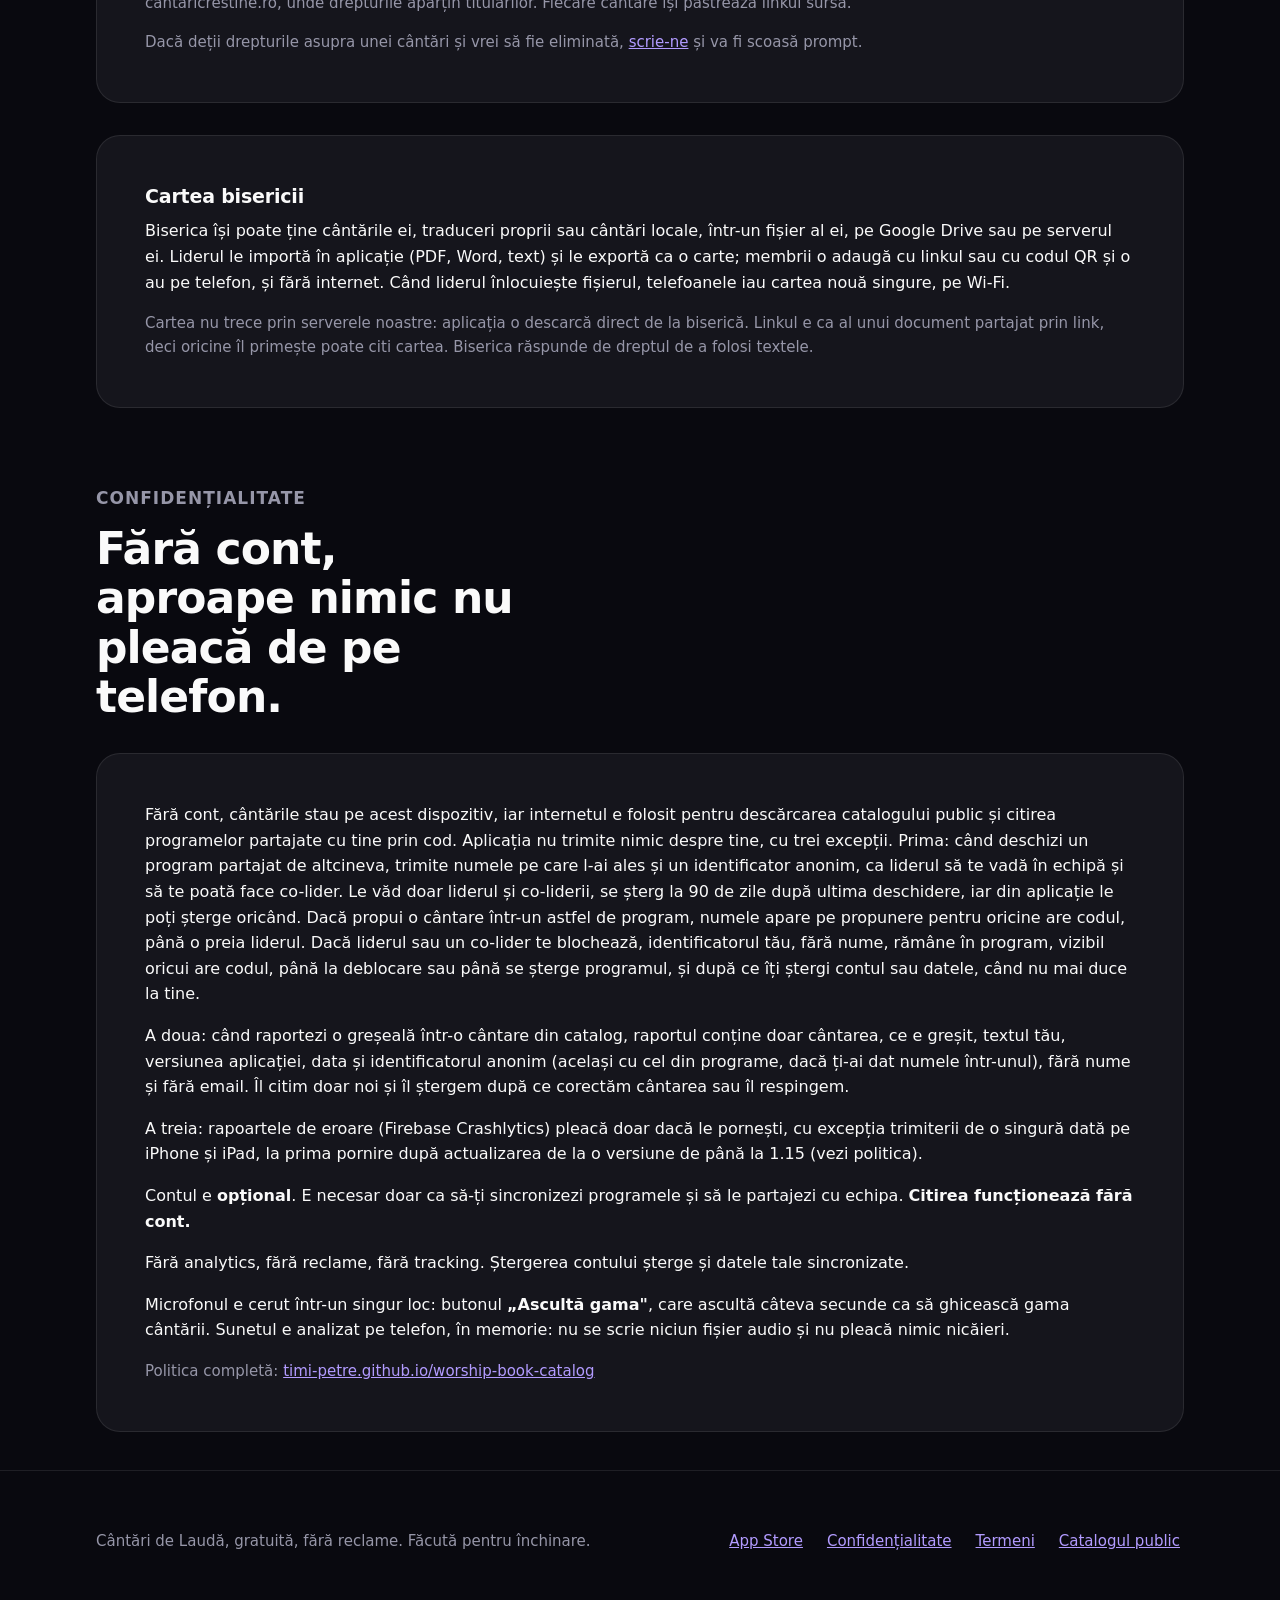
==== commit 547e7ed5: "app: sincronizare cu chrodpro/site [skip ci]" ====
--- a/docs/app/index.html
+++ b/docs/app/index.html
@@ -263,6 +263,24 @@
       <p class="muted">
         Dacă deții drepturile asupra unei cântări și vrei să fie eliminată,
         <a href="mailto:ontagonal@gmail.com">scrie-ne</a> și va fi scoasă prompt.
+      </p>
+    </div>
+
+    <div class="panel">
+      <h3>Cartea bisericii</h3>
+      <p>
+        Biserica își poate ține cântările ei, traduceri proprii sau cântări
+        locale, într-un fișier al ei, pe Google Drive sau pe serverul ei.
+        Liderul le importă în aplicație (PDF, Word, text) și le exportă ca o
+        carte; membrii o adaugă cu linkul sau cu codul QR și o au pe telefon,
+        și fără internet. Când liderul înlocuiește fișierul, telefoanele iau
+        cartea nouă singure, pe Wi&#8209;Fi.
+      </p>
+      <p class="muted">
+        Cartea nu trece prin serverele noastre: aplicația o descarcă direct de
+        la biserică. Linkul e ca al unui document partajat prin link, deci
+        oricine îl primește poate citi cartea. Biserica răspunde de dreptul de
+        a folosi textele.
       </p>
     </div>
   </div>
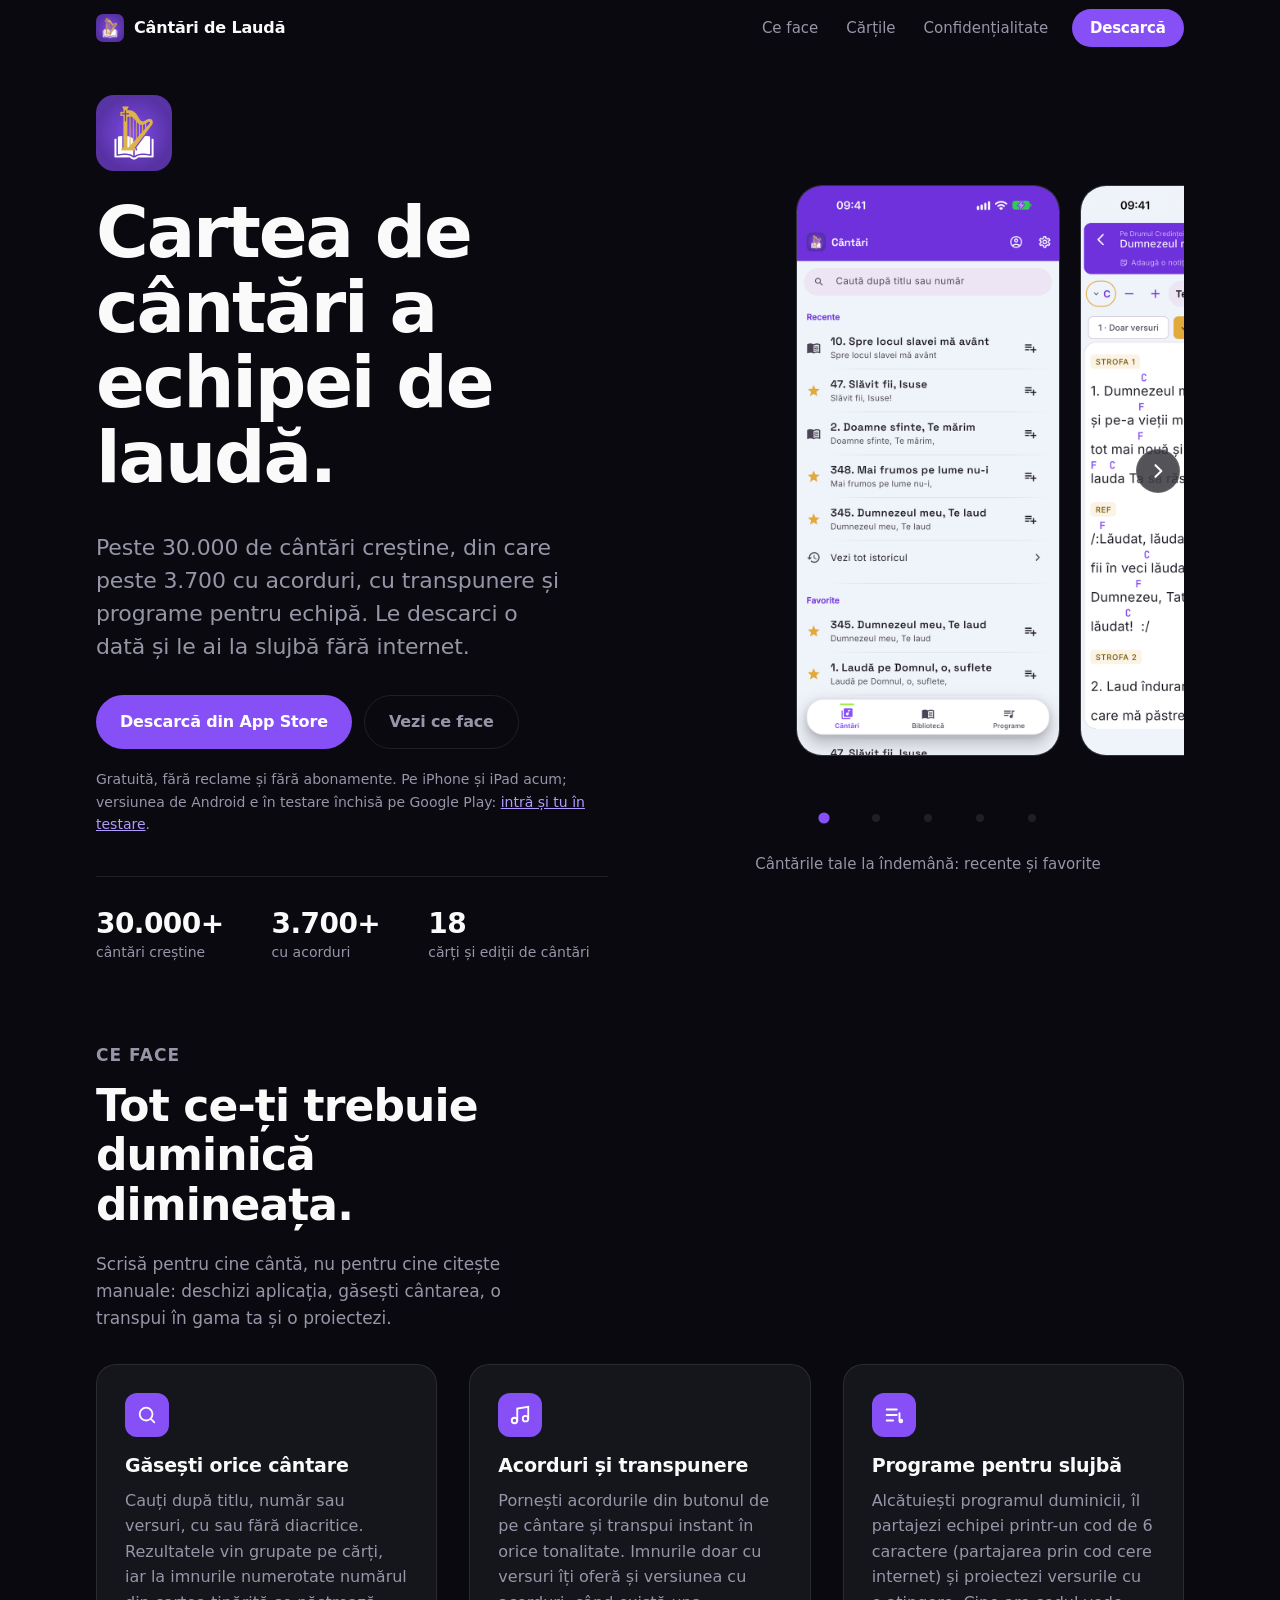
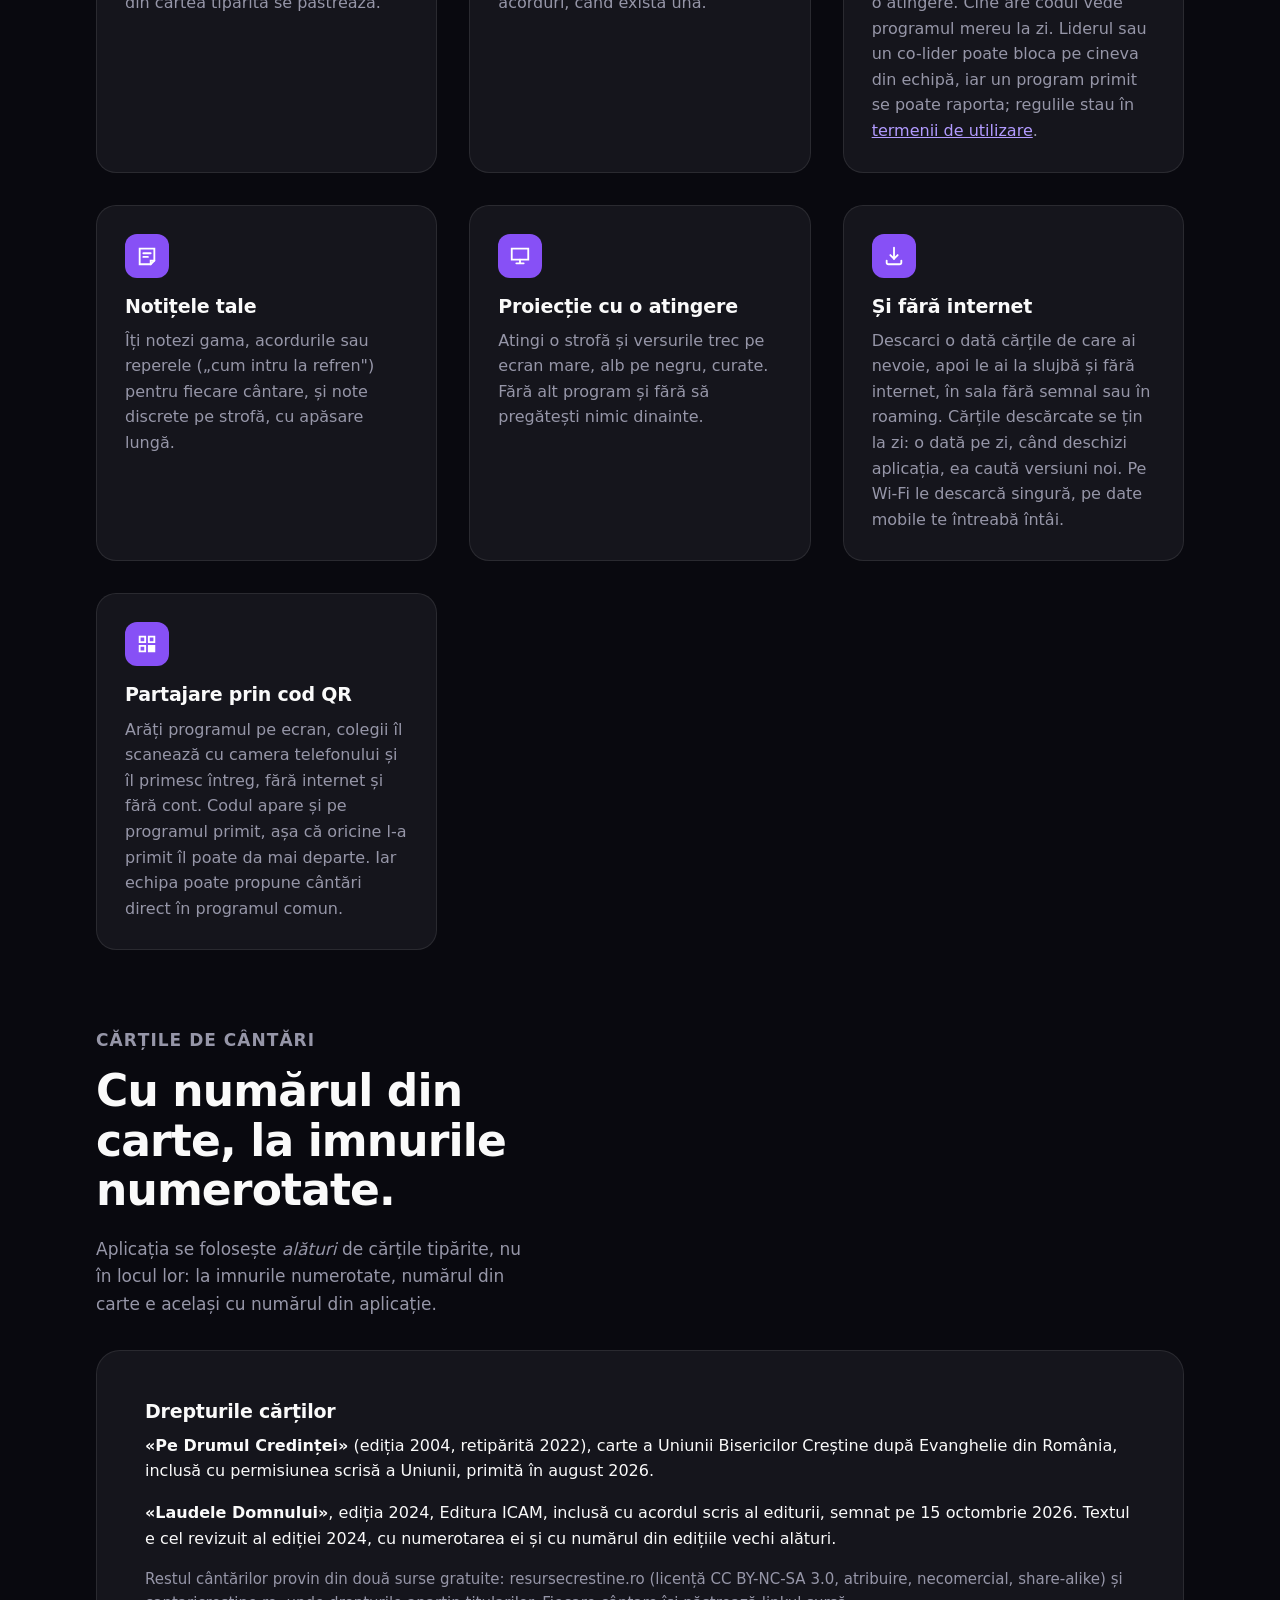
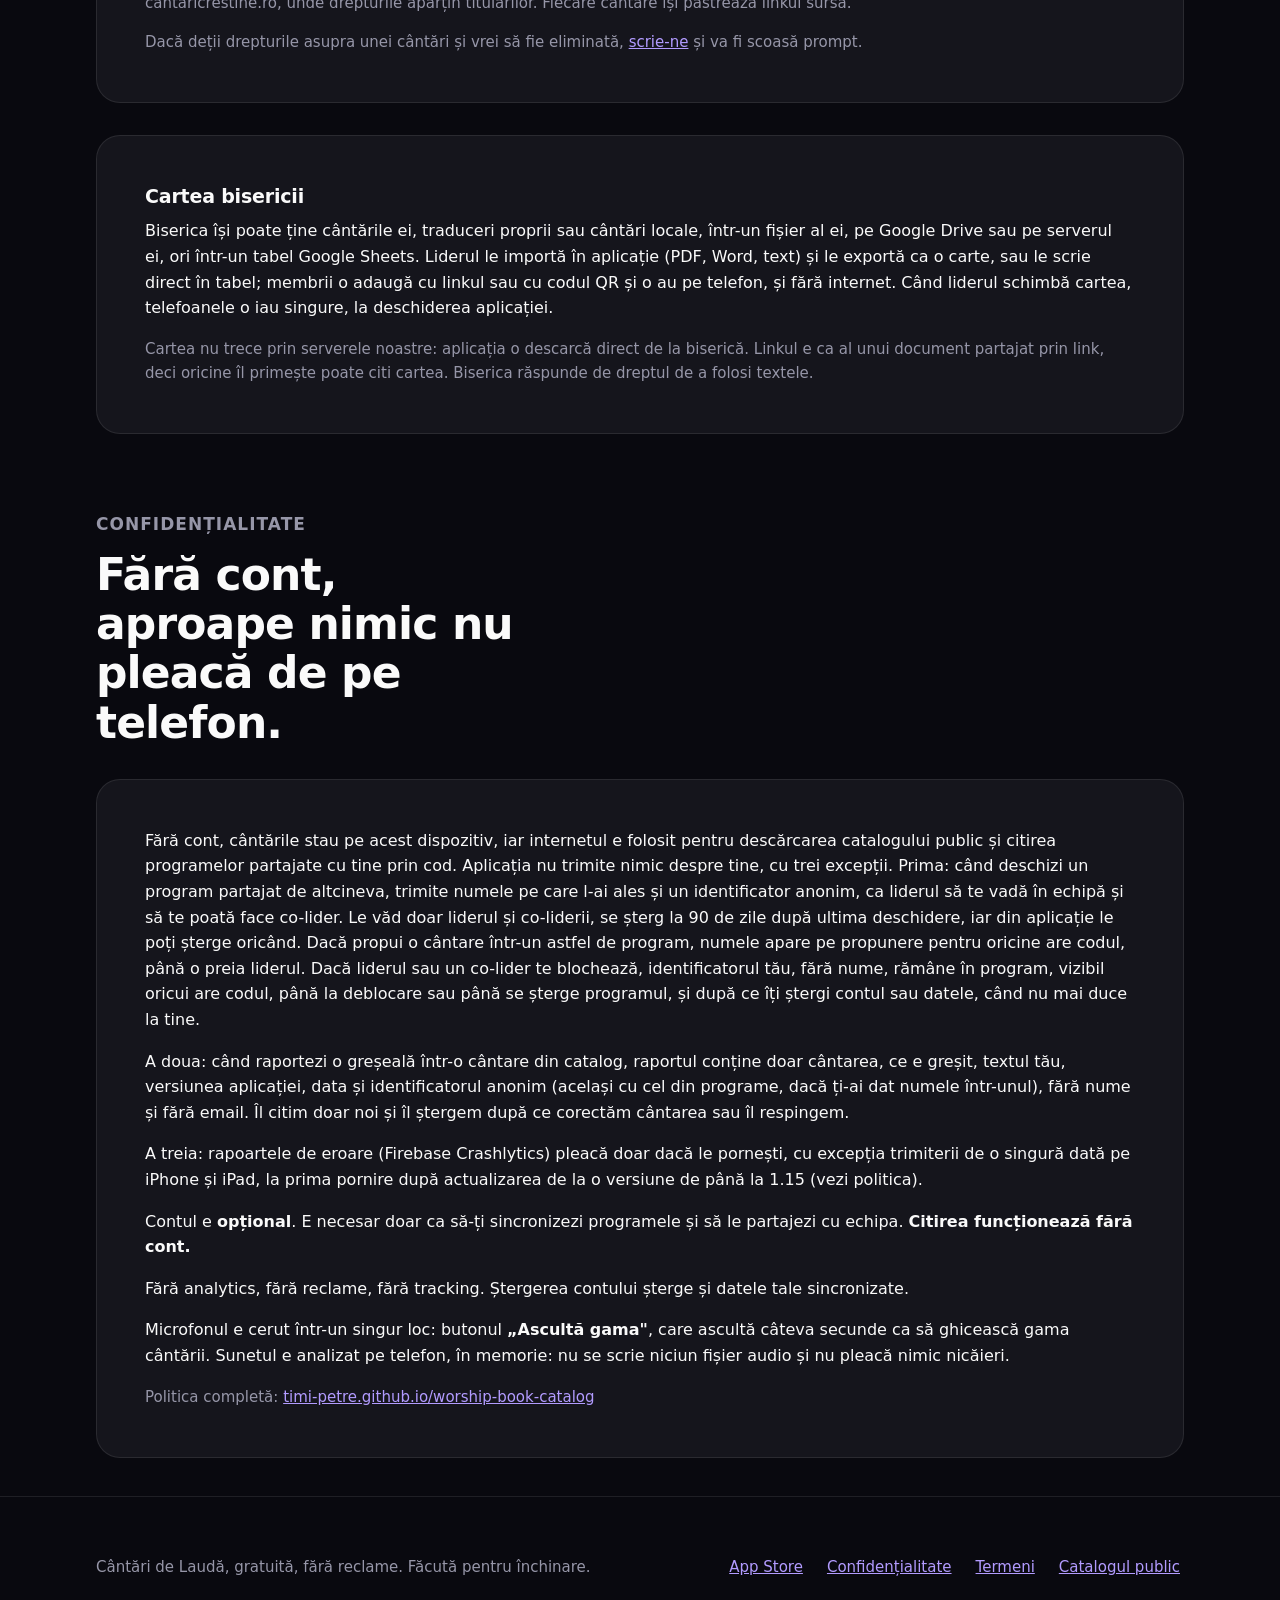
==== commit 3c8d34be: "app: sincronizare cu chrodpro/site [skip ci]" ====
--- a/docs/app/index.html
+++ b/docs/app/index.html
@@ -86,11 +86,11 @@
            și legenda de dedesubt trag centrul în jos. -->
       <div class="shots-viewport">
       <div class="shots-track">
-        <figure class="shot" data-caption="Lista cântărilor, grupată pe cărți">
-          <img src="assets/01-lista-cantari.png" alt="Lista de cântări din Pe Drumul Credinței, numerotate ca în carte, cu bara de căutare deasupra" width="640" height="1390" loading="eager" draggable="false">
+        <figure class="shot" data-caption="Cântările tale la îndemână: recente și favorite">
+          <img src="assets/01-lista-cantari.png" alt="Pagina Cântări, cu bara de căutare sus, cântările deschise recent și cele cu stea din Pe Drumul Credinței, numerotate ca în carte" width="640" height="1390" loading="eager" draggable="false">
         </figure>
         <figure class="shot" data-caption="Bara de gamă: transpui în orice tonalitate, pe loc">
-          <img src="assets/02-cantare-gama.png" alt="O cântare cu acordurile deasupra versurilor, cu bara de transpunere și cu gama și capodastrul afișate sus" width="640" height="1390" loading="lazy" draggable="false">
+          <img src="assets/02-cantare-gama.png" alt="O cântare cu acordurile deasupra versurilor, cu gama, butoanele de transpunere și tempoul sus, și varianta cu acorduri aleasă dintre cele două" width="640" height="1390" loading="lazy" draggable="false">
         </figure>
         <figure class="shot" data-caption="Căutarea iartă greșelile de tastare">
           <img src="assets/03-cautare.png" alt="Căutare după titlu cu două litere inversate, Doanme, și rezultatele asemănătoare, cântări cu Doamne în titlu" width="640" height="1390" loading="lazy" draggable="false">
@@ -270,11 +270,12 @@
       <h3>Cartea bisericii</h3>
       <p>
         Biserica își poate ține cântările ei, traduceri proprii sau cântări
-        locale, într-un fișier al ei, pe Google Drive sau pe serverul ei.
-        Liderul le importă în aplicație (PDF, Word, text) și le exportă ca o
-        carte; membrii o adaugă cu linkul sau cu codul QR și o au pe telefon,
-        și fără internet. Când liderul înlocuiește fișierul, telefoanele iau
-        cartea nouă singure, pe Wi&#8209;Fi.
+        locale, într-un fișier al ei, pe Google Drive sau pe serverul ei, ori
+        într-un tabel Google Sheets. Liderul le importă în aplicație (PDF,
+        Word, text) și le exportă ca o carte, sau le scrie direct în tabel;
+        membrii o adaugă cu linkul sau cu codul QR și o au pe telefon, și fără
+        internet. Când liderul schimbă cartea, telefoanele o iau singure, la
+        deschiderea aplicației.
       </p>
       <p class="muted">
         Cartea nu trece prin serverele noastre: aplicația o descarcă direct de
